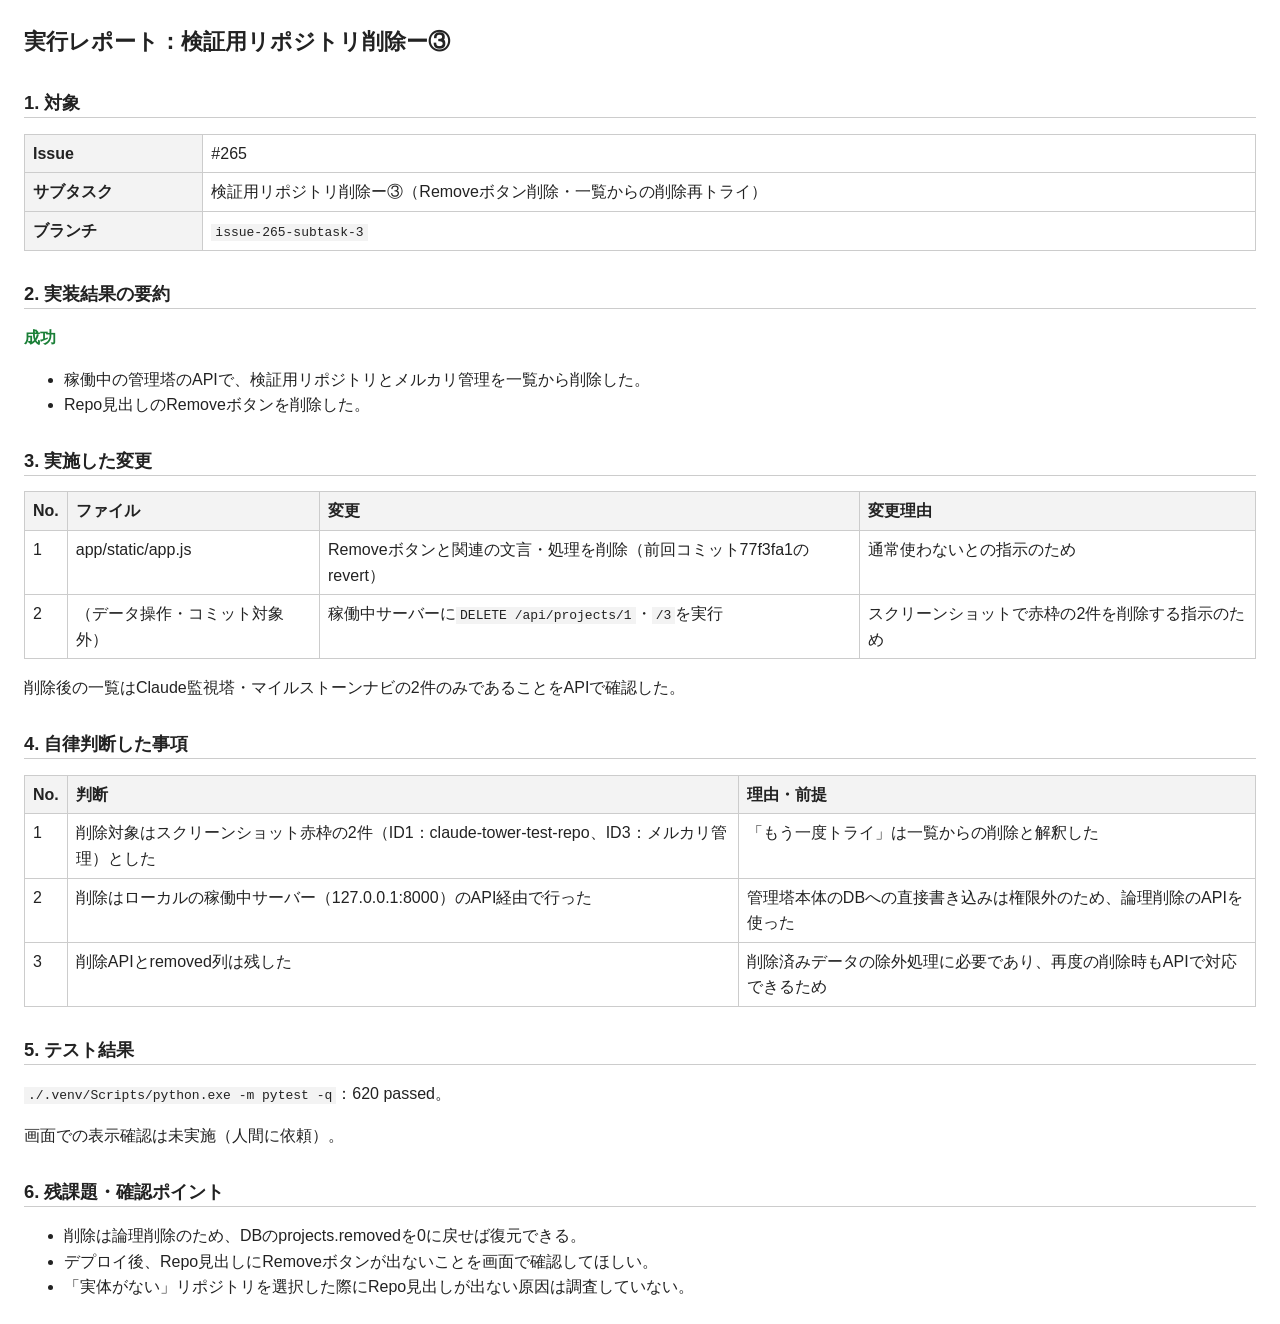
==== .claude-tower/report.html @ 5a83e80a "#265 [レポート] 実行レポートを更新 Removeボタン削除と一覧からの削除結果を記録した。  Co-Authored-By: Claude Opus 5.5 <noreply@anthropi" ====
<!DOCTYPE html>
<html lang="ja">
<head>
<meta charset="utf-8">
<title>実行レポート #265 検証用リポジトリ削除ー③</title>
<style>
body { font-family: sans-serif; margin: 24px; line-height: 1.6; color: #222; }
h1 { font-size: 1.4em; } h2 { font-size: 1.15em; border-bottom: 1px solid #ccc; margin-top: 28px; }
table { border-collapse: collapse; width: 100%; } th, td { border: 1px solid #ccc; padding: 6px 8px; text-align: left; vertical-align: top; }
th { background: #f3f3f3; } .ok { color: #1a7f37; font-weight: bold; }
code { background: #f3f3f3; padding: 1px 4px; }
</style>
</head>
<body>
<h1>実行レポート：検証用リポジトリ削除ー③</h1>

<h2>1. 対象</h2>
<table>
<tr><th>Issue</th><td>#265</td></tr>
<tr><th>サブタスク</th><td>検証用リポジトリ削除ー③（Removeボタン削除・一覧からの削除再トライ）</td></tr>
<tr><th>ブランチ</th><td><code>issue-265-subtask-3</code></td></tr>
</table>

<h2>2. 実装結果の要約</h2>
<p class="ok">成功</p>
<ul>
<li>稼働中の管理塔のAPIで、検証用リポジトリとメルカリ管理を一覧から削除した。</li>
<li>Repo見出しのRemoveボタンを削除した。</li>
</ul>

<h2>3. 実施した変更</h2>
<table>
<tr><th>No.</th><th>ファイル</th><th>変更</th><th>変更理由</th></tr>
<tr><td>1</td><td>app/static/app.js</td><td>Removeボタンと関連の文言・処理を削除（前回コミット77f3fa1のrevert）</td><td>通常使わないとの指示のため</td></tr>
<tr><td>2</td><td>（データ操作・コミット対象外）</td><td>稼働中サーバーに<code>DELETE /api/projects/1</code>・<code>/3</code>を実行</td><td>スクリーンショットで赤枠の2件を削除する指示のため</td></tr>
</table>
<p>削除後の一覧はClaude監視塔・マイルストーンナビの2件のみであることをAPIで確認した。</p>

<h2>4. 自律判断した事項</h2>
<table>
<tr><th>No.</th><th>判断</th><th>理由・前提</th></tr>
<tr><td>1</td><td>削除対象はスクリーンショット赤枠の2件（ID1：claude-tower-test-repo、ID3：メルカリ管理）とした</td><td>「もう一度トライ」は一覧からの削除と解釈した</td></tr>
<tr><td>2</td><td>削除はローカルの稼働中サーバー（127.0.0.1:8000）のAPI経由で行った</td><td>管理塔本体のDBへの直接書き込みは権限外のため、論理削除のAPIを使った</td></tr>
<tr><td>3</td><td>削除APIとremoved列は残した</td><td>削除済みデータの除外処理に必要であり、再度の削除時もAPIで対応できるため</td></tr>
</table>

<h2>5. テスト結果</h2>
<p><code>./.venv/Scripts/python.exe -m pytest -q</code>：620 passed。</p>
<p>画面での表示確認は未実施（人間に依頼）。</p>

<h2>6. 残課題・確認ポイント</h2>
<ul>
<li>削除は論理削除のため、DBのprojects.removedを0に戻せば復元できる。</li>
<li>デプロイ後、Repo見出しにRemoveボタンが出ないことを画面で確認してほしい。</li>
<li>「実体がない」リポジトリを選択した際にRepo見出しが出ない原因は調査していない。</li>
</ul>
</body>
</html>
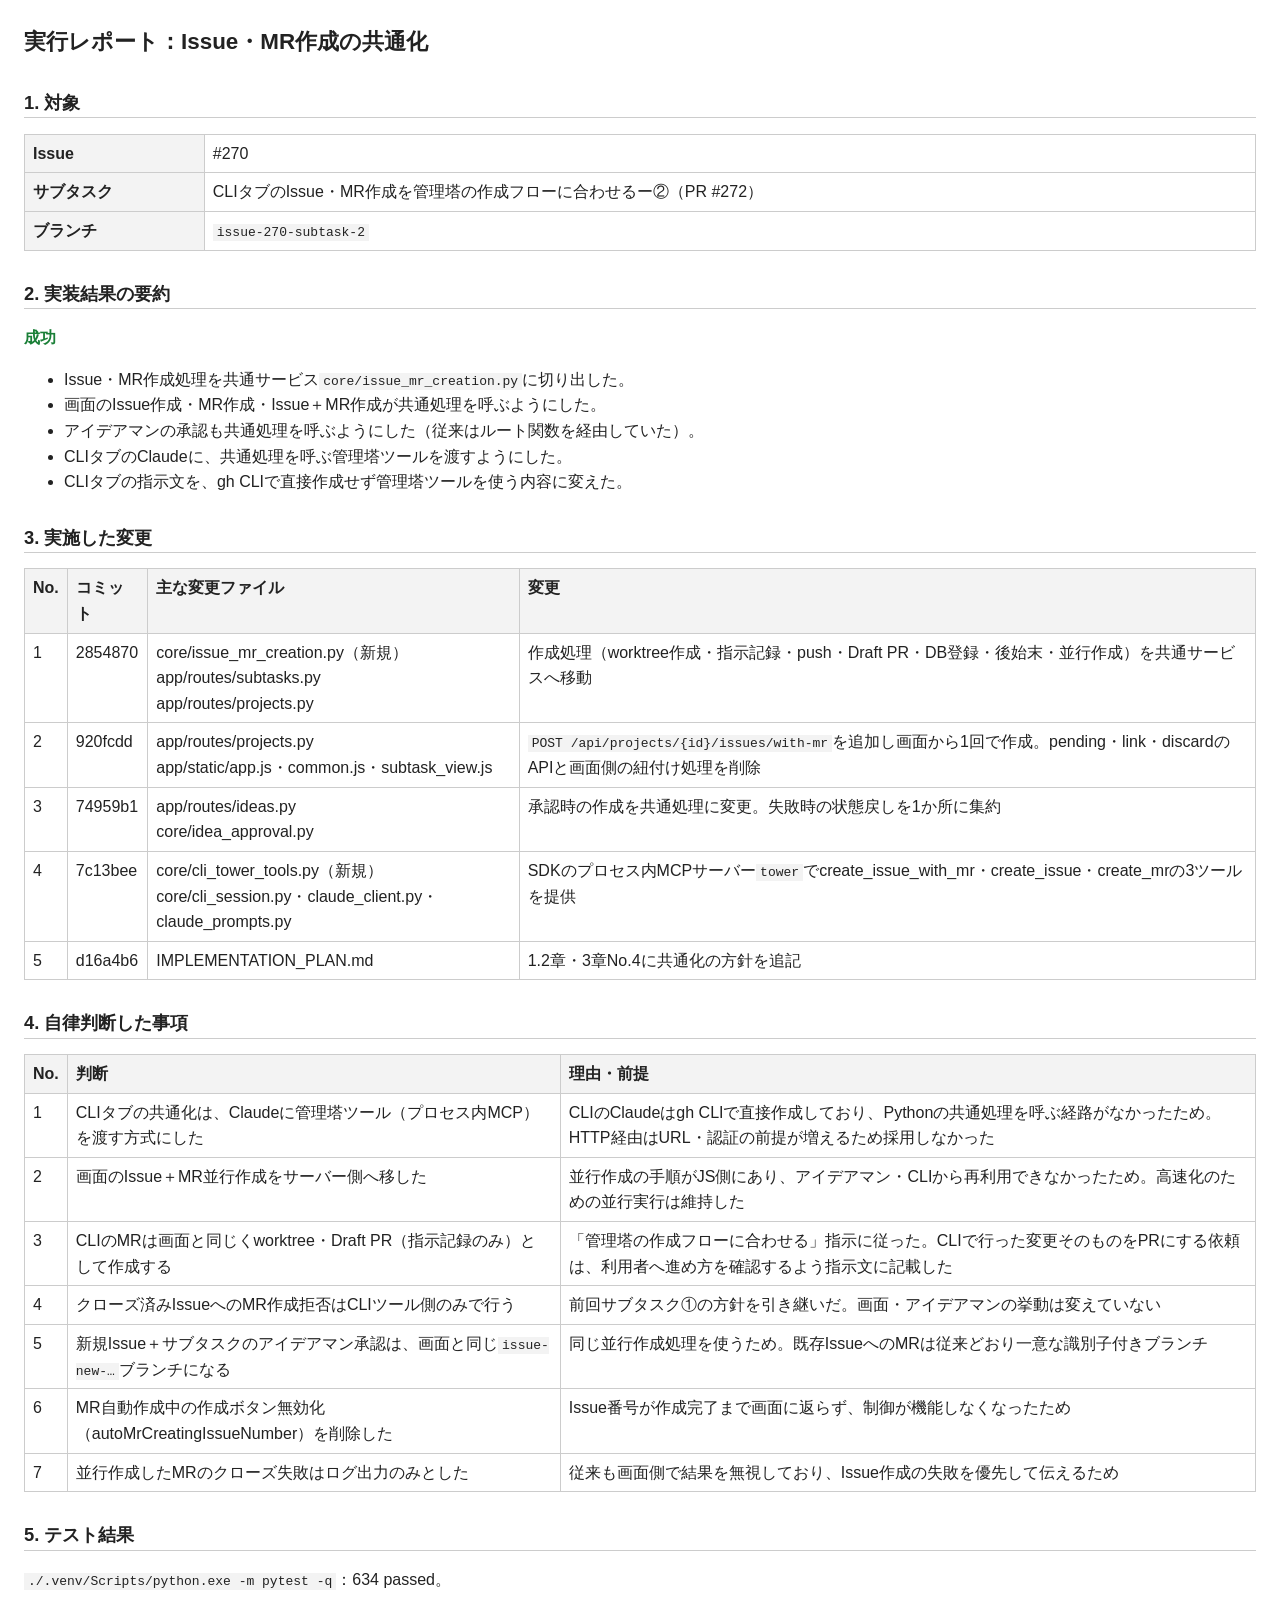
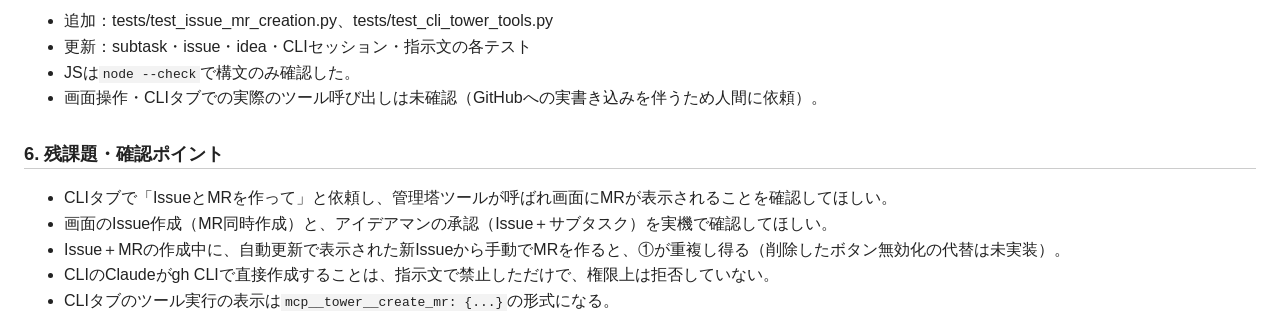
==== commit ecc8bad9: "#270 [レポート] 実行レポートを更新 Issue・MR作成共通化の実行結果を記載した。  Co-Authored-By: Claude Opus 5.5 <noreply@anthropic.c" ====
--- a/.claude-tower/report.html
+++ b/.claude-tower/report.html
@@ -2,7 +2,7 @@
 <html lang="ja">
 <head>
 <meta charset="utf-8">
-<title>実行レポート #265 検証用リポジトリ削除ー③</title>
+<title>実行レポート：#270 Issue・MR作成の共通化ー②</title>
 <style>
 body { font-family: sans-serif; margin: 24px; line-height: 1.6; color: #222; }
 h1 { font-size: 1.4em; } h2 { font-size: 1.15em; border-bottom: 1px solid #ccc; margin-top: 28px; }
@@ -12,47 +12,63 @@
 </style>
 </head>
 <body>
-<h1>実行レポート：検証用リポジトリ削除ー③</h1>
+<h1>実行レポート：Issue・MR作成の共通化</h1>
 
 <h2>1. 対象</h2>
 <table>
-<tr><th>Issue</th><td>#265</td></tr>
-<tr><th>サブタスク</th><td>検証用リポジトリ削除ー③（Removeボタン削除・一覧からの削除再トライ）</td></tr>
-<tr><th>ブランチ</th><td><code>issue-265-subtask-3</code></td></tr>
+<tr><th>Issue</th><td>#270</td></tr>
+<tr><th>サブタスク</th><td>CLIタブのIssue・MR作成を管理塔の作成フローに合わせるー②（PR #272）</td></tr>
+<tr><th>ブランチ</th><td><code>issue-270-subtask-2</code></td></tr>
 </table>
 
 <h2>2. 実装結果の要約</h2>
 <p class="ok">成功</p>
 <ul>
-<li>稼働中の管理塔のAPIで、検証用リポジトリとメルカリ管理を一覧から削除した。</li>
-<li>Repo見出しのRemoveボタンを削除した。</li>
+<li>Issue・MR作成処理を共通サービス<code>core/issue_mr_creation.py</code>に切り出した。</li>
+<li>画面のIssue作成・MR作成・Issue＋MR作成が共通処理を呼ぶようにした。</li>
+<li>アイデアマンの承認も共通処理を呼ぶようにした（従来はルート関数を経由していた）。</li>
+<li>CLIタブのClaudeに、共通処理を呼ぶ管理塔ツールを渡すようにした。</li>
+<li>CLIタブの指示文を、gh CLIで直接作成せず管理塔ツールを使う内容に変えた。</li>
 </ul>
 
 <h2>3. 実施した変更</h2>
 <table>
-<tr><th>No.</th><th>ファイル</th><th>変更</th><th>変更理由</th></tr>
-<tr><td>1</td><td>app/static/app.js</td><td>Removeボタンと関連の文言・処理を削除（前回コミット77f3fa1のrevert）</td><td>通常使わないとの指示のため</td></tr>
-<tr><td>2</td><td>（データ操作・コミット対象外）</td><td>稼働中サーバーに<code>DELETE /api/projects/1</code>・<code>/3</code>を実行</td><td>スクリーンショットで赤枠の2件を削除する指示のため</td></tr>
+<tr><th>No.</th><th>コミット</th><th>主な変更ファイル</th><th>変更</th></tr>
+<tr><td>1</td><td>2854870</td><td>core/issue_mr_creation.py（新規）<br>app/routes/subtasks.py<br>app/routes/projects.py</td><td>作成処理（worktree作成・指示記録・push・Draft PR・DB登録・後始末・並行作成）を共通サービスへ移動</td></tr>
+<tr><td>2</td><td>920fcdd</td><td>app/routes/projects.py<br>app/static/app.js・common.js・subtask_view.js</td><td><code>POST /api/projects/{id}/issues/with-mr</code>を追加し画面から1回で作成。pending・link・discardのAPIと画面側の紐付け処理を削除</td></tr>
+<tr><td>3</td><td>74959b1</td><td>app/routes/ideas.py<br>core/idea_approval.py</td><td>承認時の作成を共通処理に変更。失敗時の状態戻しを1か所に集約</td></tr>
+<tr><td>4</td><td>7c13bee</td><td>core/cli_tower_tools.py（新規）<br>core/cli_session.py・claude_client.py・claude_prompts.py</td><td>SDKのプロセス内MCPサーバー<code>tower</code>でcreate_issue_with_mr・create_issue・create_mrの3ツールを提供</td></tr>
+<tr><td>5</td><td>d16a4b6</td><td>IMPLEMENTATION_PLAN.md</td><td>1.2章・3章No.4に共通化の方針を追記</td></tr>
 </table>
-<p>削除後の一覧はClaude監視塔・マイルストーンナビの2件のみであることをAPIで確認した。</p>
 
 <h2>4. 自律判断した事項</h2>
 <table>
 <tr><th>No.</th><th>判断</th><th>理由・前提</th></tr>
-<tr><td>1</td><td>削除対象はスクリーンショット赤枠の2件（ID1：claude-tower-test-repo、ID3：メルカリ管理）とした</td><td>「もう一度トライ」は一覧からの削除と解釈した</td></tr>
-<tr><td>2</td><td>削除はローカルの稼働中サーバー（127.0.0.1:8000）のAPI経由で行った</td><td>管理塔本体のDBへの直接書き込みは権限外のため、論理削除のAPIを使った</td></tr>
-<tr><td>3</td><td>削除APIとremoved列は残した</td><td>削除済みデータの除外処理に必要であり、再度の削除時もAPIで対応できるため</td></tr>
+<tr><td>1</td><td>CLIタブの共通化は、Claudeに管理塔ツール（プロセス内MCP）を渡す方式にした</td><td>CLIのClaudeはgh CLIで直接作成しており、Pythonの共通処理を呼ぶ経路がなかったため。HTTP経由はURL・認証の前提が増えるため採用しなかった</td></tr>
+<tr><td>2</td><td>画面のIssue＋MR並行作成をサーバー側へ移した</td><td>並行作成の手順がJS側にあり、アイデアマン・CLIから再利用できなかったため。高速化のための並行実行は維持した</td></tr>
+<tr><td>3</td><td>CLIのMRは画面と同じくworktree・Draft PR（指示記録のみ）として作成する</td><td>「管理塔の作成フローに合わせる」指示に従った。CLIで行った変更そのものをPRにする依頼は、利用者へ進め方を確認するよう指示文に記載した</td></tr>
+<tr><td>4</td><td>クローズ済みIssueへのMR作成拒否はCLIツール側のみで行う</td><td>前回サブタスク①の方針を引き継いだ。画面・アイデアマンの挙動は変えていない</td></tr>
+<tr><td>5</td><td>新規Issue＋サブタスクのアイデアマン承認は、画面と同じ<code>issue-new-…</code>ブランチになる</td><td>同じ並行作成処理を使うため。既存IssueへのMRは従来どおり一意な識別子付きブランチ</td></tr>
+<tr><td>6</td><td>MR自動作成中の作成ボタン無効化（autoMrCreatingIssueNumber）を削除した</td><td>Issue番号が作成完了まで画面に返らず、制御が機能しなくなったため</td></tr>
+<tr><td>7</td><td>並行作成したMRのクローズ失敗はログ出力のみとした</td><td>従来も画面側で結果を無視しており、Issue作成の失敗を優先して伝えるため</td></tr>
 </table>
 
 <h2>5. テスト結果</h2>
-<p><code>./.venv/Scripts/python.exe -m pytest -q</code>：620 passed。</p>
-<p>画面での表示確認は未実施（人間に依頼）。</p>
+<p><code>./.venv/Scripts/python.exe -m pytest -q</code>：634 passed。</p>
+<ul>
+<li>追加：tests/test_issue_mr_creation.py、tests/test_cli_tower_tools.py</li>
+<li>更新：subtask・issue・idea・CLIセッション・指示文の各テスト</li>
+<li>JSは<code>node --check</code>で構文のみ確認した。</li>
+<li>画面操作・CLIタブでの実際のツール呼び出しは未確認（GitHubへの実書き込みを伴うため人間に依頼）。</li>
+</ul>
 
 <h2>6. 残課題・確認ポイント</h2>
 <ul>
-<li>削除は論理削除のため、DBのprojects.removedを0に戻せば復元できる。</li>
-<li>デプロイ後、Repo見出しにRemoveボタンが出ないことを画面で確認してほしい。</li>
-<li>「実体がない」リポジトリを選択した際にRepo見出しが出ない原因は調査していない。</li>
+<li>CLIタブで「IssueとMRを作って」と依頼し、管理塔ツールが呼ばれ画面にMRが表示されることを確認してほしい。</li>
+<li>画面のIssue作成（MR同時作成）と、アイデアマンの承認（Issue＋サブタスク）を実機で確認してほしい。</li>
+<li>Issue＋MRの作成中に、自動更新で表示された新Issueから手動でMRを作ると、①が重複し得る（削除したボタン無効化の代替は未実装）。</li>
+<li>CLIのClaudeがgh CLIで直接作成することは、指示文で禁止しただけで、権限上は拒否していない。</li>
+<li>CLIタブのツール実行の表示は<code>mcp__tower__create_mr: {...}</code>の形式になる。</li>
 </ul>
 </body>
 </html>
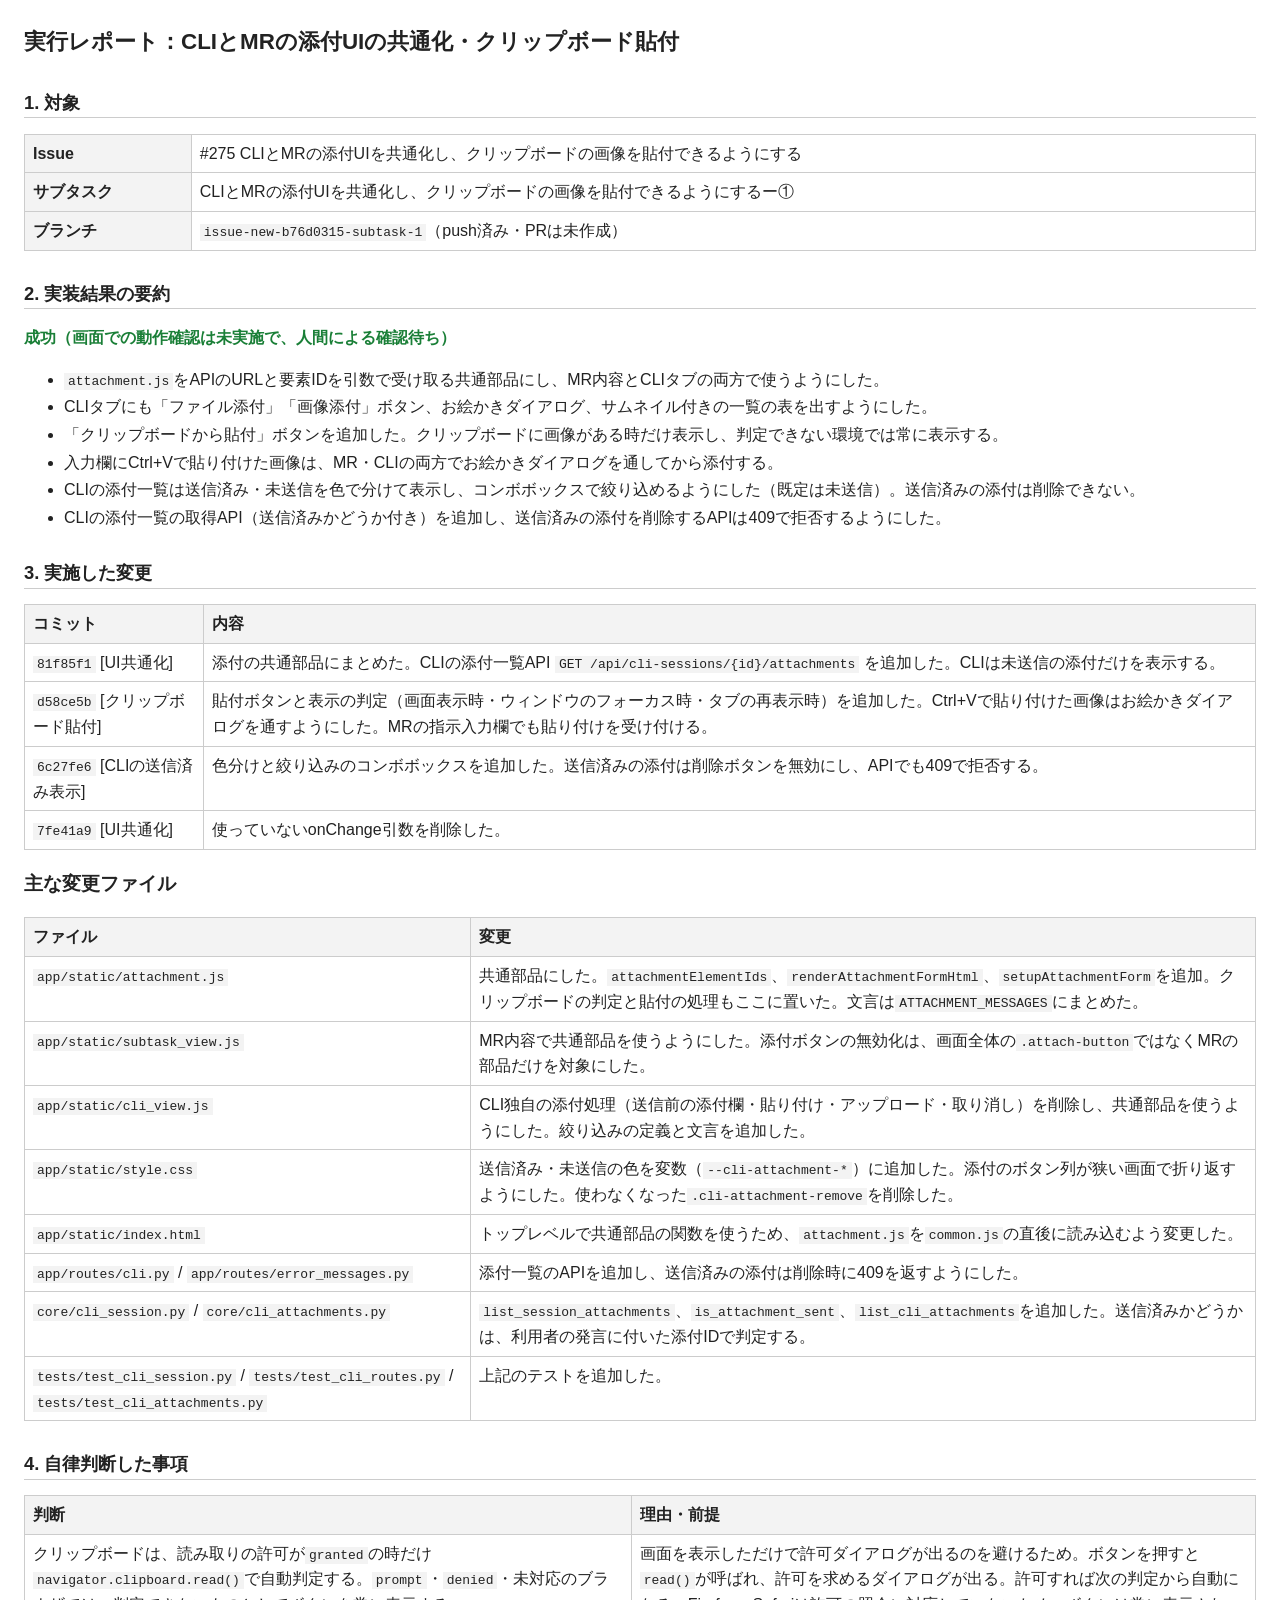
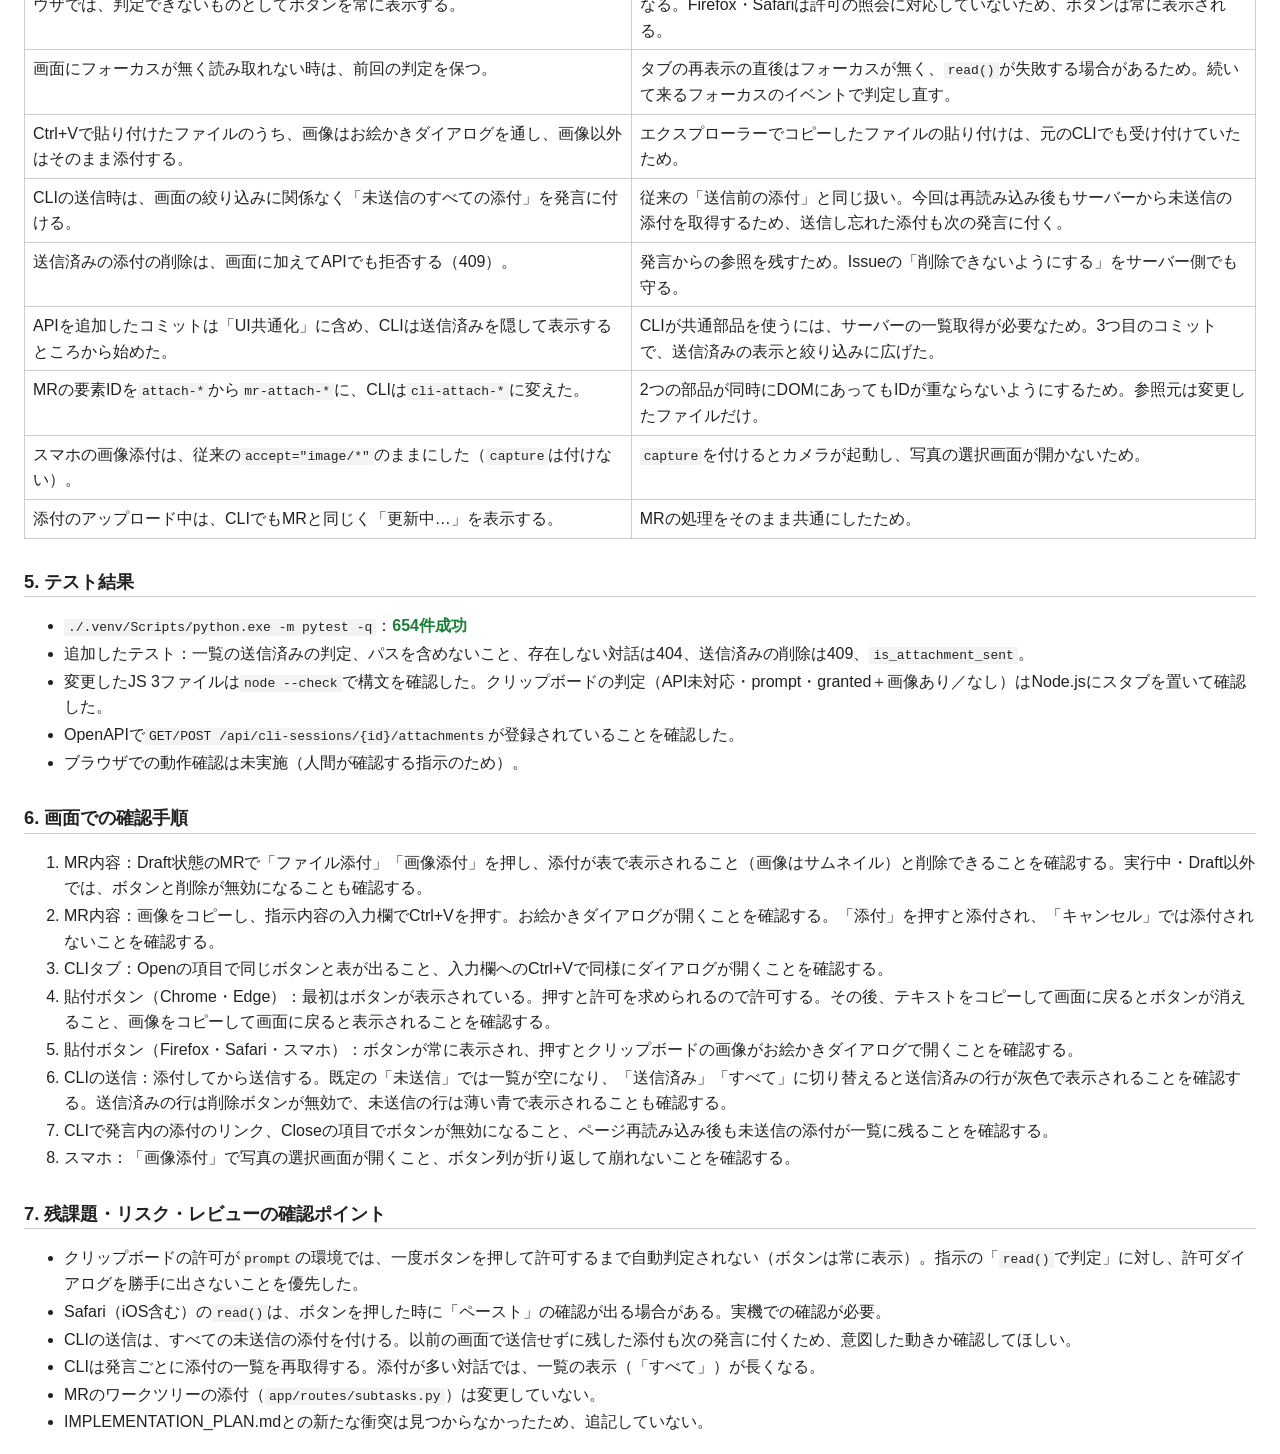
==== commit f64b4945: "#275 [レポート] 実行レポートを更新 添付UIの共通化・クリップボード貼付の実装結果と確認手順を記載した  Co-Authored-By: Claude Opus 5.5 <noreply@an" ====
--- a/.claude-tower/report.html
+++ b/.claude-tower/report.html
@@ -2,73 +2,101 @@
 <html lang="ja">
 <head>
 <meta charset="utf-8">
-<title>実行レポート：#270 Issue・MR作成の共通化ー②</title>
+<title>実行レポート：#275 CLIとMRの添付UIの共通化・クリップボード貼付ー①</title>
 <style>
 body { font-family: sans-serif; margin: 24px; line-height: 1.6; color: #222; }
 h1 { font-size: 1.4em; } h2 { font-size: 1.15em; border-bottom: 1px solid #ccc; margin-top: 28px; }
 table { border-collapse: collapse; width: 100%; } th, td { border: 1px solid #ccc; padding: 6px 8px; text-align: left; vertical-align: top; }
 th { background: #f3f3f3; } .ok { color: #1a7f37; font-weight: bold; }
 code { background: #f3f3f3; padding: 1px 4px; }
+ol li, ul li { margin-bottom: 2px; }
 </style>
 </head>
 <body>
-<h1>実行レポート：Issue・MR作成の共通化</h1>
+<h1>実行レポート：CLIとMRの添付UIの共通化・クリップボード貼付</h1>
 
 <h2>1. 対象</h2>
 <table>
-<tr><th>Issue</th><td>#270</td></tr>
-<tr><th>サブタスク</th><td>CLIタブのIssue・MR作成を管理塔の作成フローに合わせるー②（PR #272）</td></tr>
-<tr><th>ブランチ</th><td><code>issue-270-subtask-2</code></td></tr>
+<tr><th>Issue</th><td>#275 CLIとMRの添付UIを共通化し、クリップボードの画像を貼付できるようにする</td></tr>
+<tr><th>サブタスク</th><td>CLIとMRの添付UIを共通化し、クリップボードの画像を貼付できるようにするー①</td></tr>
+<tr><th>ブランチ</th><td><code>issue-new-b76d0315-subtask-1</code>（push済み・PRは未作成）</td></tr>
 </table>
 
 <h2>2. 実装結果の要約</h2>
-<p class="ok">成功</p>
+<p class="ok">成功（画面での動作確認は未実施で、人間による確認待ち）</p>
 <ul>
-<li>Issue・MR作成処理を共通サービス<code>core/issue_mr_creation.py</code>に切り出した。</li>
-<li>画面のIssue作成・MR作成・Issue＋MR作成が共通処理を呼ぶようにした。</li>
-<li>アイデアマンの承認も共通処理を呼ぶようにした（従来はルート関数を経由していた）。</li>
-<li>CLIタブのClaudeに、共通処理を呼ぶ管理塔ツールを渡すようにした。</li>
-<li>CLIタブの指示文を、gh CLIで直接作成せず管理塔ツールを使う内容に変えた。</li>
+<li><code>attachment.js</code>をAPIのURLと要素IDを引数で受け取る共通部品にし、MR内容とCLIタブの両方で使うようにした。</li>
+<li>CLIタブにも「ファイル添付」「画像添付」ボタン、お絵かきダイアログ、サムネイル付きの一覧の表を出すようにした。</li>
+<li>「クリップボードから貼付」ボタンを追加した。クリップボードに画像がある時だけ表示し、判定できない環境では常に表示する。</li>
+<li>入力欄にCtrl+Vで貼り付けた画像は、MR・CLIの両方でお絵かきダイアログを通してから添付する。</li>
+<li>CLIの添付一覧は送信済み・未送信を色で分けて表示し、コンボボックスで絞り込めるようにした（既定は未送信）。送信済みの添付は削除できない。</li>
+<li>CLIの添付一覧の取得API（送信済みかどうか付き）を追加し、送信済みの添付を削除するAPIは409で拒否するようにした。</li>
 </ul>
 
 <h2>3. 実施した変更</h2>
 <table>
-<tr><th>No.</th><th>コミット</th><th>主な変更ファイル</th><th>変更</th></tr>
-<tr><td>1</td><td>2854870</td><td>core/issue_mr_creation.py（新規）<br>app/routes/subtasks.py<br>app/routes/projects.py</td><td>作成処理（worktree作成・指示記録・push・Draft PR・DB登録・後始末・並行作成）を共通サービスへ移動</td></tr>
-<tr><td>2</td><td>920fcdd</td><td>app/routes/projects.py<br>app/static/app.js・common.js・subtask_view.js</td><td><code>POST /api/projects/{id}/issues/with-mr</code>を追加し画面から1回で作成。pending・link・discardのAPIと画面側の紐付け処理を削除</td></tr>
-<tr><td>3</td><td>74959b1</td><td>app/routes/ideas.py<br>core/idea_approval.py</td><td>承認時の作成を共通処理に変更。失敗時の状態戻しを1か所に集約</td></tr>
-<tr><td>4</td><td>7c13bee</td><td>core/cli_tower_tools.py（新規）<br>core/cli_session.py・claude_client.py・claude_prompts.py</td><td>SDKのプロセス内MCPサーバー<code>tower</code>でcreate_issue_with_mr・create_issue・create_mrの3ツールを提供</td></tr>
-<tr><td>5</td><td>d16a4b6</td><td>IMPLEMENTATION_PLAN.md</td><td>1.2章・3章No.4に共通化の方針を追記</td></tr>
+<tr><th>コミット</th><th>内容</th></tr>
+<tr><td><code>81f85f1</code> [UI共通化]</td><td>添付の共通部品にまとめた。CLIの添付一覧API <code>GET /api/cli-sessions/{id}/attachments</code> を追加した。CLIは未送信の添付だけを表示する。</td></tr>
+<tr><td><code>d58ce5b</code> [クリップボード貼付]</td><td>貼付ボタンと表示の判定（画面表示時・ウィンドウのフォーカス時・タブの再表示時）を追加した。Ctrl+Vで貼り付けた画像はお絵かきダイアログを通すようにした。MRの指示入力欄でも貼り付けを受け付ける。</td></tr>
+<tr><td><code>6c27fe6</code> [CLIの送信済み表示]</td><td>色分けと絞り込みのコンボボックスを追加した。送信済みの添付は削除ボタンを無効にし、APIでも409で拒否する。</td></tr>
+<tr><td><code>7fe41a9</code> [UI共通化]</td><td>使っていないonChange引数を削除した。</td></tr>
+</table>
+<h3>主な変更ファイル</h3>
+<table>
+<tr><th>ファイル</th><th>変更</th></tr>
+<tr><td><code>app/static/attachment.js</code></td><td>共通部品にした。<code>attachmentElementIds</code>、<code>renderAttachmentFormHtml</code>、<code>setupAttachmentForm</code>を追加。クリップボードの判定と貼付の処理もここに置いた。文言は<code>ATTACHMENT_MESSAGES</code>にまとめた。</td></tr>
+<tr><td><code>app/static/subtask_view.js</code></td><td>MR内容で共通部品を使うようにした。添付ボタンの無効化は、画面全体の<code>.attach-button</code>ではなくMRの部品だけを対象にした。</td></tr>
+<tr><td><code>app/static/cli_view.js</code></td><td>CLI独自の添付処理（送信前の添付欄・貼り付け・アップロード・取り消し）を削除し、共通部品を使うようにした。絞り込みの定義と文言を追加した。</td></tr>
+<tr><td><code>app/static/style.css</code></td><td>送信済み・未送信の色を変数（<code>--cli-attachment-*</code>）に追加した。添付のボタン列が狭い画面で折り返すようにした。使わなくなった<code>.cli-attachment-remove</code>を削除した。</td></tr>
+<tr><td><code>app/static/index.html</code></td><td>トップレベルで共通部品の関数を使うため、<code>attachment.js</code>を<code>common.js</code>の直後に読み込むよう変更した。</td></tr>
+<tr><td><code>app/routes/cli.py</code> / <code>app/routes/error_messages.py</code></td><td>添付一覧のAPIを追加し、送信済みの添付は削除時に409を返すようにした。</td></tr>
+<tr><td><code>core/cli_session.py</code> / <code>core/cli_attachments.py</code></td><td><code>list_session_attachments</code>、<code>is_attachment_sent</code>、<code>list_cli_attachments</code>を追加した。送信済みかどうかは、利用者の発言に付いた添付IDで判定する。</td></tr>
+<tr><td><code>tests/test_cli_session.py</code> / <code>tests/test_cli_routes.py</code> / <code>tests/test_cli_attachments.py</code></td><td>上記のテストを追加した。</td></tr>
 </table>
 
 <h2>4. 自律判断した事項</h2>
 <table>
-<tr><th>No.</th><th>判断</th><th>理由・前提</th></tr>
-<tr><td>1</td><td>CLIタブの共通化は、Claudeに管理塔ツール（プロセス内MCP）を渡す方式にした</td><td>CLIのClaudeはgh CLIで直接作成しており、Pythonの共通処理を呼ぶ経路がなかったため。HTTP経由はURL・認証の前提が増えるため採用しなかった</td></tr>
-<tr><td>2</td><td>画面のIssue＋MR並行作成をサーバー側へ移した</td><td>並行作成の手順がJS側にあり、アイデアマン・CLIから再利用できなかったため。高速化のための並行実行は維持した</td></tr>
-<tr><td>3</td><td>CLIのMRは画面と同じくworktree・Draft PR（指示記録のみ）として作成する</td><td>「管理塔の作成フローに合わせる」指示に従った。CLIで行った変更そのものをPRにする依頼は、利用者へ進め方を確認するよう指示文に記載した</td></tr>
-<tr><td>4</td><td>クローズ済みIssueへのMR作成拒否はCLIツール側のみで行う</td><td>前回サブタスク①の方針を引き継いだ。画面・アイデアマンの挙動は変えていない</td></tr>
-<tr><td>5</td><td>新規Issue＋サブタスクのアイデアマン承認は、画面と同じ<code>issue-new-…</code>ブランチになる</td><td>同じ並行作成処理を使うため。既存IssueへのMRは従来どおり一意な識別子付きブランチ</td></tr>
-<tr><td>6</td><td>MR自動作成中の作成ボタン無効化（autoMrCreatingIssueNumber）を削除した</td><td>Issue番号が作成完了まで画面に返らず、制御が機能しなくなったため</td></tr>
-<tr><td>7</td><td>並行作成したMRのクローズ失敗はログ出力のみとした</td><td>従来も画面側で結果を無視しており、Issue作成の失敗を優先して伝えるため</td></tr>
+<tr><th>判断</th><th>理由・前提</th></tr>
+<tr><td>クリップボードは、読み取りの許可が<code>granted</code>の時だけ<code>navigator.clipboard.read()</code>で自動判定する。<code>prompt</code>・<code>denied</code>・未対応のブラウザでは、判定できないものとしてボタンを常に表示する。</td><td>画面を表示しただけで許可ダイアログが出るのを避けるため。ボタンを押すと<code>read()</code>が呼ばれ、許可を求めるダイアログが出る。許可すれば次の判定から自動になる。Firefox・Safariは許可の照会に対応していないため、ボタンは常に表示される。</td></tr>
+<tr><td>画面にフォーカスが無く読み取れない時は、前回の判定を保つ。</td><td>タブの再表示の直後はフォーカスが無く、<code>read()</code>が失敗する場合があるため。続いて来るフォーカスのイベントで判定し直す。</td></tr>
+<tr><td>Ctrl+Vで貼り付けたファイルのうち、画像はお絵かきダイアログを通し、画像以外はそのまま添付する。</td><td>エクスプローラーでコピーしたファイルの貼り付けは、元のCLIでも受け付けていたため。</td></tr>
+<tr><td>CLIの送信時は、画面の絞り込みに関係なく「未送信のすべての添付」を発言に付ける。</td><td>従来の「送信前の添付」と同じ扱い。今回は再読み込み後もサーバーから未送信の添付を取得するため、送信し忘れた添付も次の発言に付く。</td></tr>
+<tr><td>送信済みの添付の削除は、画面に加えてAPIでも拒否する（409）。</td><td>発言からの参照を残すため。Issueの「削除できないようにする」をサーバー側でも守る。</td></tr>
+<tr><td>APIを追加したコミットは「UI共通化」に含め、CLIは送信済みを隠して表示するところから始めた。</td><td>CLIが共通部品を使うには、サーバーの一覧取得が必要なため。3つ目のコミットで、送信済みの表示と絞り込みに広げた。</td></tr>
+<tr><td>MRの要素IDを<code>attach-*</code>から<code>mr-attach-*</code>に、CLIは<code>cli-attach-*</code>に変えた。</td><td>2つの部品が同時にDOMにあってもIDが重ならないようにするため。参照元は変更したファイルだけ。</td></tr>
+<tr><td>スマホの画像添付は、従来の<code>accept="image/*"</code>のままにした（<code>capture</code>は付けない）。</td><td><code>capture</code>を付けるとカメラが起動し、写真の選択画面が開かないため。</td></tr>
+<tr><td>添付のアップロード中は、CLIでもMRと同じく「更新中…」を表示する。</td><td>MRの処理をそのまま共通にしたため。</td></tr>
 </table>
 
 <h2>5. テスト結果</h2>
-<p><code>./.venv/Scripts/python.exe -m pytest -q</code>：634 passed。</p>
 <ul>
-<li>追加：tests/test_issue_mr_creation.py、tests/test_cli_tower_tools.py</li>
-<li>更新：subtask・issue・idea・CLIセッション・指示文の各テスト</li>
-<li>JSは<code>node --check</code>で構文のみ確認した。</li>
-<li>画面操作・CLIタブでの実際のツール呼び出しは未確認（GitHubへの実書き込みを伴うため人間に依頼）。</li>
+<li><code>./.venv/Scripts/python.exe -m pytest -q</code>：<span class="ok">654件成功</span></li>
+<li>追加したテスト：一覧の送信済みの判定、パスを含めないこと、存在しない対話は404、送信済みの削除は409、<code>is_attachment_sent</code>。</li>
+<li>変更したJS 3ファイルは<code>node --check</code>で構文を確認した。クリップボードの判定（API未対応・prompt・granted＋画像あり／なし）はNode.jsにスタブを置いて確認した。</li>
+<li>OpenAPIで<code>GET/POST /api/cli-sessions/{id}/attachments</code>が登録されていることを確認した。</li>
+<li>ブラウザでの動作確認は未実施（人間が確認する指示のため）。</li>
 </ul>
 
-<h2>6. 残課題・確認ポイント</h2>
+<h2>6. 画面での確認手順</h2>
+<ol>
+<li>MR内容：Draft状態のMRで「ファイル添付」「画像添付」を押し、添付が表で表示されること（画像はサムネイル）と削除できることを確認する。実行中・Draft以外では、ボタンと削除が無効になることも確認する。</li>
+<li>MR内容：画像をコピーし、指示内容の入力欄でCtrl+Vを押す。お絵かきダイアログが開くことを確認する。「添付」を押すと添付され、「キャンセル」では添付されないことを確認する。</li>
+<li>CLIタブ：Openの項目で同じボタンと表が出ること、入力欄へのCtrl+Vで同様にダイアログが開くことを確認する。</li>
+<li>貼付ボタン（Chrome・Edge）：最初はボタンが表示されている。押すと許可を求められるので許可する。その後、テキストをコピーして画面に戻るとボタンが消えること、画像をコピーして画面に戻ると表示されることを確認する。</li>
+<li>貼付ボタン（Firefox・Safari・スマホ）：ボタンが常に表示され、押すとクリップボードの画像がお絵かきダイアログで開くことを確認する。</li>
+<li>CLIの送信：添付してから送信する。既定の「未送信」では一覧が空になり、「送信済み」「すべて」に切り替えると送信済みの行が灰色で表示されることを確認する。送信済みの行は削除ボタンが無効で、未送信の行は薄い青で表示されることも確認する。</li>
+<li>CLIで発言内の添付のリンク、Closeの項目でボタンが無効になること、ページ再読み込み後も未送信の添付が一覧に残ることを確認する。</li>
+<li>スマホ：「画像添付」で写真の選択画面が開くこと、ボタン列が折り返して崩れないことを確認する。</li>
+</ol>
+
+<h2>7. 残課題・リスク・レビューの確認ポイント</h2>
 <ul>
-<li>CLIタブで「IssueとMRを作って」と依頼し、管理塔ツールが呼ばれ画面にMRが表示されることを確認してほしい。</li>
-<li>画面のIssue作成（MR同時作成）と、アイデアマンの承認（Issue＋サブタスク）を実機で確認してほしい。</li>
-<li>Issue＋MRの作成中に、自動更新で表示された新Issueから手動でMRを作ると、①が重複し得る（削除したボタン無効化の代替は未実装）。</li>
-<li>CLIのClaudeがgh CLIで直接作成することは、指示文で禁止しただけで、権限上は拒否していない。</li>
-<li>CLIタブのツール実行の表示は<code>mcp__tower__create_mr: {...}</code>の形式になる。</li>
+<li>クリップボードの許可が<code>prompt</code>の環境では、一度ボタンを押して許可するまで自動判定されない（ボタンは常に表示）。指示の「<code>read()</code>で判定」に対し、許可ダイアログを勝手に出さないことを優先した。</li>
+<li>Safari（iOS含む）の<code>read()</code>は、ボタンを押した時に「ペースト」の確認が出る場合がある。実機での確認が必要。</li>
+<li>CLIの送信は、すべての未送信の添付を付ける。以前の画面で送信せずに残した添付も次の発言に付くため、意図した動きか確認してほしい。</li>
+<li>CLIは発言ごとに添付の一覧を再取得する。添付が多い対話では、一覧の表示（「すべて」）が長くなる。</li>
+<li>MRのワークツリーの添付（<code>app/routes/subtasks.py</code>）は変更していない。</li>
+<li>IMPLEMENTATION_PLAN.mdとの新たな衝突は見つからなかったため、追記していない。</li>
 </ul>
 </body>
 </html>
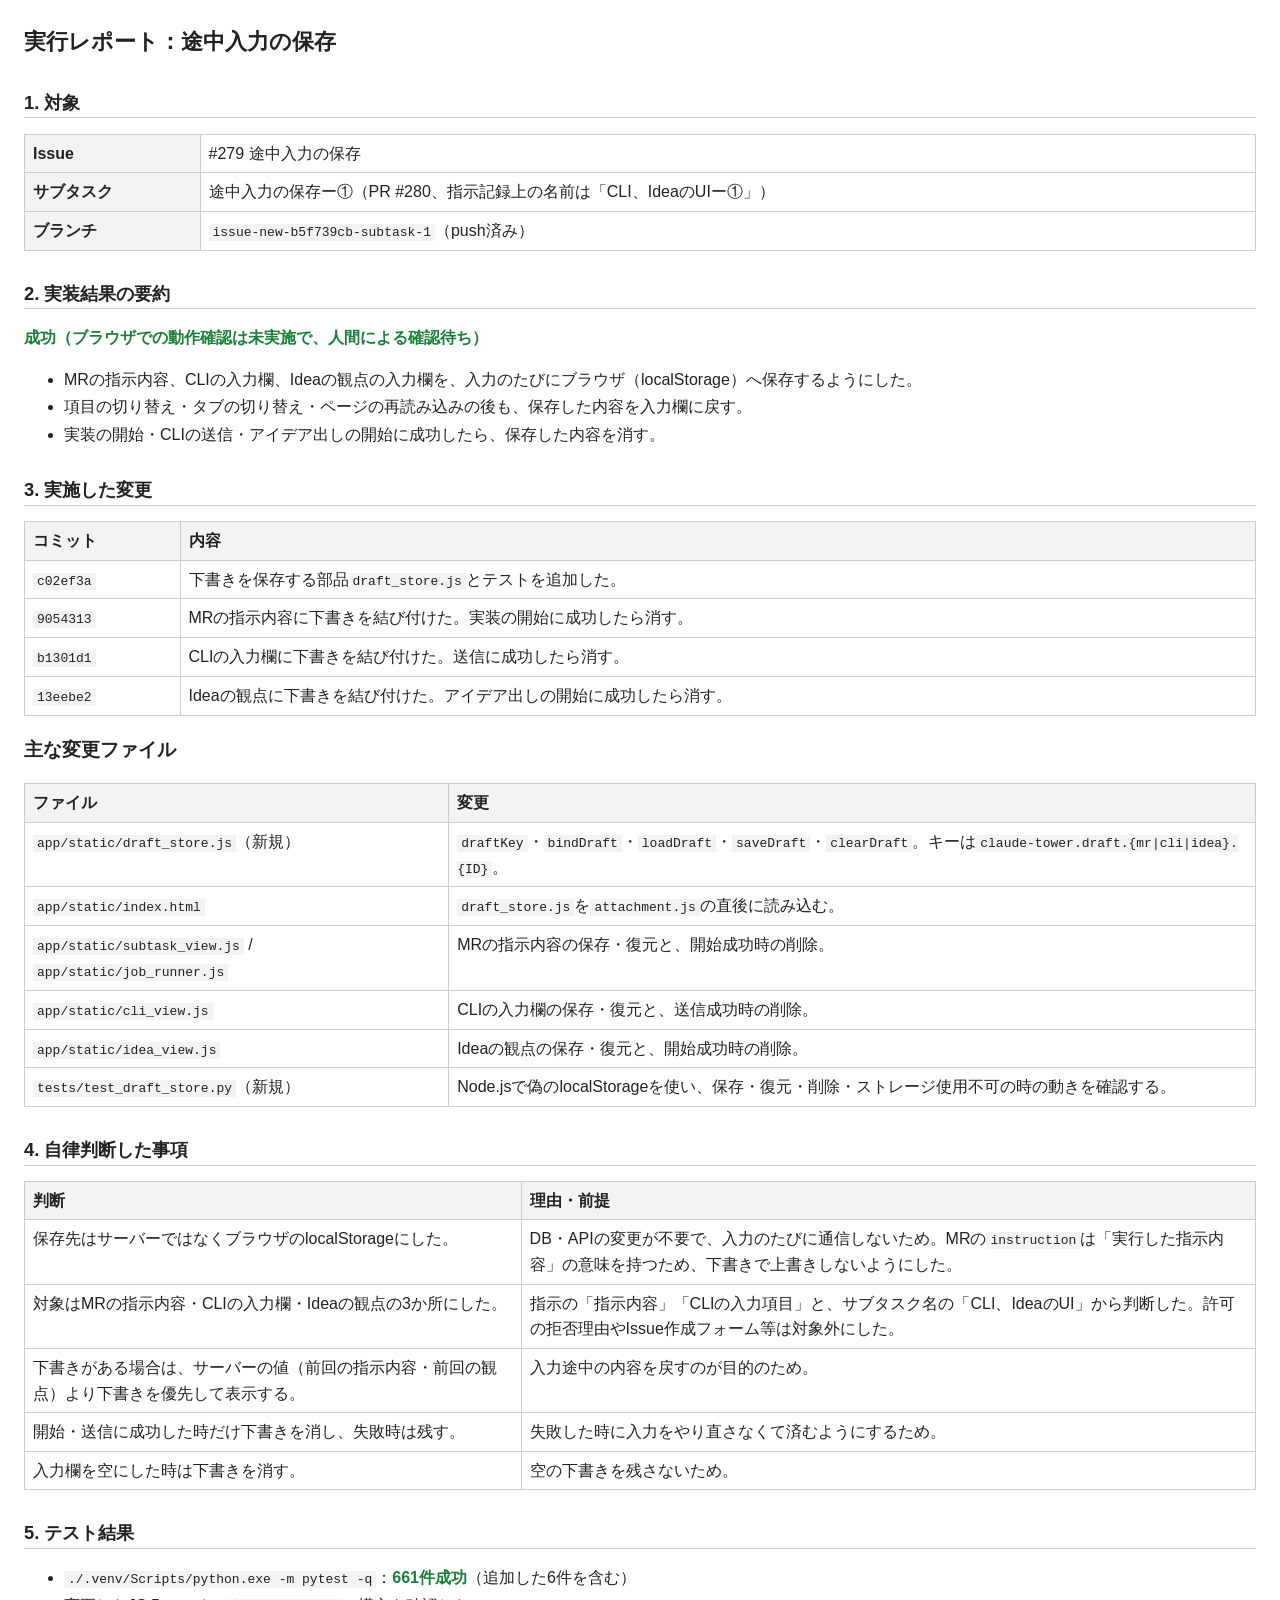
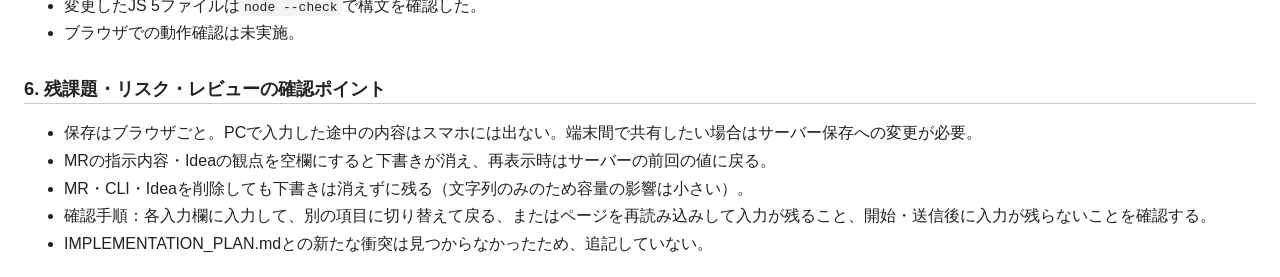
==== commit de2adf3d: "#279 [途中入力の保存] 実行レポートを更新 Co-Authored-By: Claude Opus 5.5 <noreply@anthropic.com>" ====
--- a/.claude-tower/report.html
+++ b/.claude-tower/report.html
@@ -2,7 +2,7 @@
 <html lang="ja">
 <head>
 <meta charset="utf-8">
-<title>実行レポート：#275 CLIとMRの添付UIの共通化・クリップボード貼付ー①</title>
+<title>実行レポート：#279 途中入力の保存ー①</title>
 <style>
 body { font-family: sans-serif; margin: 24px; line-height: 1.6; color: #222; }
 h1 { font-size: 1.4em; } h2 { font-size: 1.15em; border-bottom: 1px solid #ccc; margin-top: 28px; }
@@ -13,89 +13,65 @@
 </style>
 </head>
 <body>
-<h1>実行レポート：CLIとMRの添付UIの共通化・クリップボード貼付</h1>
+<h1>実行レポート：途中入力の保存</h1>
 
 <h2>1. 対象</h2>
 <table>
-<tr><th>Issue</th><td>#275 CLIとMRの添付UIを共通化し、クリップボードの画像を貼付できるようにする</td></tr>
-<tr><th>サブタスク</th><td>CLIとMRの添付UIを共通化し、クリップボードの画像を貼付できるようにするー①</td></tr>
-<tr><th>ブランチ</th><td><code>issue-new-b76d0315-subtask-1</code>（push済み・PRは未作成）</td></tr>
+<tr><th>Issue</th><td>#279 途中入力の保存</td></tr>
+<tr><th>サブタスク</th><td>途中入力の保存ー①（PR #280、指示記録上の名前は「CLI、IdeaのUIー①」）</td></tr>
+<tr><th>ブランチ</th><td><code>issue-new-b5f739cb-subtask-1</code>（push済み）</td></tr>
 </table>
 
 <h2>2. 実装結果の要約</h2>
-<p class="ok">成功（画面での動作確認は未実施で、人間による確認待ち）</p>
+<p class="ok">成功（ブラウザでの動作確認は未実施で、人間による確認待ち）</p>
 <ul>
-<li><code>attachment.js</code>をAPIのURLと要素IDを引数で受け取る共通部品にし、MR内容とCLIタブの両方で使うようにした。</li>
-<li>CLIタブにも「ファイル添付」「画像添付」ボタン、お絵かきダイアログ、サムネイル付きの一覧の表を出すようにした。</li>
-<li>「クリップボードから貼付」ボタンを追加した。クリップボードに画像がある時だけ表示し、判定できない環境では常に表示する。</li>
-<li>入力欄にCtrl+Vで貼り付けた画像は、MR・CLIの両方でお絵かきダイアログを通してから添付する。</li>
-<li>CLIの添付一覧は送信済み・未送信を色で分けて表示し、コンボボックスで絞り込めるようにした（既定は未送信）。送信済みの添付は削除できない。</li>
-<li>CLIの添付一覧の取得API（送信済みかどうか付き）を追加し、送信済みの添付を削除するAPIは409で拒否するようにした。</li>
+<li>MRの指示内容、CLIの入力欄、Ideaの観点の入力欄を、入力のたびにブラウザ（localStorage）へ保存するようにした。</li>
+<li>項目の切り替え・タブの切り替え・ページの再読み込みの後も、保存した内容を入力欄に戻す。</li>
+<li>実装の開始・CLIの送信・アイデア出しの開始に成功したら、保存した内容を消す。</li>
 </ul>
 
 <h2>3. 実施した変更</h2>
 <table>
 <tr><th>コミット</th><th>内容</th></tr>
-<tr><td><code>81f85f1</code> [UI共通化]</td><td>添付の共通部品にまとめた。CLIの添付一覧API <code>GET /api/cli-sessions/{id}/attachments</code> を追加した。CLIは未送信の添付だけを表示する。</td></tr>
-<tr><td><code>d58ce5b</code> [クリップボード貼付]</td><td>貼付ボタンと表示の判定（画面表示時・ウィンドウのフォーカス時・タブの再表示時）を追加した。Ctrl+Vで貼り付けた画像はお絵かきダイアログを通すようにした。MRの指示入力欄でも貼り付けを受け付ける。</td></tr>
-<tr><td><code>6c27fe6</code> [CLIの送信済み表示]</td><td>色分けと絞り込みのコンボボックスを追加した。送信済みの添付は削除ボタンを無効にし、APIでも409で拒否する。</td></tr>
-<tr><td><code>7fe41a9</code> [UI共通化]</td><td>使っていないonChange引数を削除した。</td></tr>
+<tr><td><code>c02ef3a</code></td><td>下書きを保存する部品<code>draft_store.js</code>とテストを追加した。</td></tr>
+<tr><td><code>9054313</code></td><td>MRの指示内容に下書きを結び付けた。実装の開始に成功したら消す。</td></tr>
+<tr><td><code>b1301d1</code></td><td>CLIの入力欄に下書きを結び付けた。送信に成功したら消す。</td></tr>
+<tr><td><code>13eebe2</code></td><td>Ideaの観点に下書きを結び付けた。アイデア出しの開始に成功したら消す。</td></tr>
 </table>
 <h3>主な変更ファイル</h3>
 <table>
 <tr><th>ファイル</th><th>変更</th></tr>
-<tr><td><code>app/static/attachment.js</code></td><td>共通部品にした。<code>attachmentElementIds</code>、<code>renderAttachmentFormHtml</code>、<code>setupAttachmentForm</code>を追加。クリップボードの判定と貼付の処理もここに置いた。文言は<code>ATTACHMENT_MESSAGES</code>にまとめた。</td></tr>
-<tr><td><code>app/static/subtask_view.js</code></td><td>MR内容で共通部品を使うようにした。添付ボタンの無効化は、画面全体の<code>.attach-button</code>ではなくMRの部品だけを対象にした。</td></tr>
-<tr><td><code>app/static/cli_view.js</code></td><td>CLI独自の添付処理（送信前の添付欄・貼り付け・アップロード・取り消し）を削除し、共通部品を使うようにした。絞り込みの定義と文言を追加した。</td></tr>
-<tr><td><code>app/static/style.css</code></td><td>送信済み・未送信の色を変数（<code>--cli-attachment-*</code>）に追加した。添付のボタン列が狭い画面で折り返すようにした。使わなくなった<code>.cli-attachment-remove</code>を削除した。</td></tr>
-<tr><td><code>app/static/index.html</code></td><td>トップレベルで共通部品の関数を使うため、<code>attachment.js</code>を<code>common.js</code>の直後に読み込むよう変更した。</td></tr>
-<tr><td><code>app/routes/cli.py</code> / <code>app/routes/error_messages.py</code></td><td>添付一覧のAPIを追加し、送信済みの添付は削除時に409を返すようにした。</td></tr>
-<tr><td><code>core/cli_session.py</code> / <code>core/cli_attachments.py</code></td><td><code>list_session_attachments</code>、<code>is_attachment_sent</code>、<code>list_cli_attachments</code>を追加した。送信済みかどうかは、利用者の発言に付いた添付IDで判定する。</td></tr>
-<tr><td><code>tests/test_cli_session.py</code> / <code>tests/test_cli_routes.py</code> / <code>tests/test_cli_attachments.py</code></td><td>上記のテストを追加した。</td></tr>
+<tr><td><code>app/static/draft_store.js</code>（新規）</td><td><code>draftKey</code>・<code>bindDraft</code>・<code>loadDraft</code>・<code>saveDraft</code>・<code>clearDraft</code>。キーは<code>claude-tower.draft.{mr|cli|idea}.{ID}</code>。</td></tr>
+<tr><td><code>app/static/index.html</code></td><td><code>draft_store.js</code>を<code>attachment.js</code>の直後に読み込む。</td></tr>
+<tr><td><code>app/static/subtask_view.js</code> / <code>app/static/job_runner.js</code></td><td>MRの指示内容の保存・復元と、開始成功時の削除。</td></tr>
+<tr><td><code>app/static/cli_view.js</code></td><td>CLIの入力欄の保存・復元と、送信成功時の削除。</td></tr>
+<tr><td><code>app/static/idea_view.js</code></td><td>Ideaの観点の保存・復元と、開始成功時の削除。</td></tr>
+<tr><td><code>tests/test_draft_store.py</code>（新規）</td><td>Node.jsで偽のlocalStorageを使い、保存・復元・削除・ストレージ使用不可の時の動きを確認する。</td></tr>
 </table>
 
 <h2>4. 自律判断した事項</h2>
 <table>
 <tr><th>判断</th><th>理由・前提</th></tr>
-<tr><td>クリップボードは、読み取りの許可が<code>granted</code>の時だけ<code>navigator.clipboard.read()</code>で自動判定する。<code>prompt</code>・<code>denied</code>・未対応のブラウザでは、判定できないものとしてボタンを常に表示する。</td><td>画面を表示しただけで許可ダイアログが出るのを避けるため。ボタンを押すと<code>read()</code>が呼ばれ、許可を求めるダイアログが出る。許可すれば次の判定から自動になる。Firefox・Safariは許可の照会に対応していないため、ボタンは常に表示される。</td></tr>
-<tr><td>画面にフォーカスが無く読み取れない時は、前回の判定を保つ。</td><td>タブの再表示の直後はフォーカスが無く、<code>read()</code>が失敗する場合があるため。続いて来るフォーカスのイベントで判定し直す。</td></tr>
-<tr><td>Ctrl+Vで貼り付けたファイルのうち、画像はお絵かきダイアログを通し、画像以外はそのまま添付する。</td><td>エクスプローラーでコピーしたファイルの貼り付けは、元のCLIでも受け付けていたため。</td></tr>
-<tr><td>CLIの送信時は、画面の絞り込みに関係なく「未送信のすべての添付」を発言に付ける。</td><td>従来の「送信前の添付」と同じ扱い。今回は再読み込み後もサーバーから未送信の添付を取得するため、送信し忘れた添付も次の発言に付く。</td></tr>
-<tr><td>送信済みの添付の削除は、画面に加えてAPIでも拒否する（409）。</td><td>発言からの参照を残すため。Issueの「削除できないようにする」をサーバー側でも守る。</td></tr>
-<tr><td>APIを追加したコミットは「UI共通化」に含め、CLIは送信済みを隠して表示するところから始めた。</td><td>CLIが共通部品を使うには、サーバーの一覧取得が必要なため。3つ目のコミットで、送信済みの表示と絞り込みに広げた。</td></tr>
-<tr><td>MRの要素IDを<code>attach-*</code>から<code>mr-attach-*</code>に、CLIは<code>cli-attach-*</code>に変えた。</td><td>2つの部品が同時にDOMにあってもIDが重ならないようにするため。参照元は変更したファイルだけ。</td></tr>
-<tr><td>スマホの画像添付は、従来の<code>accept="image/*"</code>のままにした（<code>capture</code>は付けない）。</td><td><code>capture</code>を付けるとカメラが起動し、写真の選択画面が開かないため。</td></tr>
-<tr><td>添付のアップロード中は、CLIでもMRと同じく「更新中…」を表示する。</td><td>MRの処理をそのまま共通にしたため。</td></tr>
+<tr><td>保存先はサーバーではなくブラウザのlocalStorageにした。</td><td>DB・APIの変更が不要で、入力のたびに通信しないため。MRの<code>instruction</code>は「実行した指示内容」の意味を持つため、下書きで上書きしないようにした。</td></tr>
+<tr><td>対象はMRの指示内容・CLIの入力欄・Ideaの観点の3か所にした。</td><td>指示の「指示内容」「CLIの入力項目」と、サブタスク名の「CLI、IdeaのUI」から判断した。許可の拒否理由やIssue作成フォーム等は対象外にした。</td></tr>
+<tr><td>下書きがある場合は、サーバーの値（前回の指示内容・前回の観点）より下書きを優先して表示する。</td><td>入力途中の内容を戻すのが目的のため。</td></tr>
+<tr><td>開始・送信に成功した時だけ下書きを消し、失敗時は残す。</td><td>失敗した時に入力をやり直さなくて済むようにするため。</td></tr>
+<tr><td>入力欄を空にした時は下書きを消す。</td><td>空の下書きを残さないため。</td></tr>
 </table>
 
 <h2>5. テスト結果</h2>
 <ul>
-<li><code>./.venv/Scripts/python.exe -m pytest -q</code>：<span class="ok">654件成功</span></li>
-<li>追加したテスト：一覧の送信済みの判定、パスを含めないこと、存在しない対話は404、送信済みの削除は409、<code>is_attachment_sent</code>。</li>
-<li>変更したJS 3ファイルは<code>node --check</code>で構文を確認した。クリップボードの判定（API未対応・prompt・granted＋画像あり／なし）はNode.jsにスタブを置いて確認した。</li>
-<li>OpenAPIで<code>GET/POST /api/cli-sessions/{id}/attachments</code>が登録されていることを確認した。</li>
-<li>ブラウザでの動作確認は未実施（人間が確認する指示のため）。</li>
+<li><code>./.venv/Scripts/python.exe -m pytest -q</code>：<span class="ok">661件成功</span>（追加した6件を含む）</li>
+<li>変更したJS 5ファイルは<code>node --check</code>で構文を確認した。</li>
+<li>ブラウザでの動作確認は未実施。</li>
 </ul>
 
-<h2>6. 画面での確認手順</h2>
-<ol>
-<li>MR内容：Draft状態のMRで「ファイル添付」「画像添付」を押し、添付が表で表示されること（画像はサムネイル）と削除できることを確認する。実行中・Draft以外では、ボタンと削除が無効になることも確認する。</li>
-<li>MR内容：画像をコピーし、指示内容の入力欄でCtrl+Vを押す。お絵かきダイアログが開くことを確認する。「添付」を押すと添付され、「キャンセル」では添付されないことを確認する。</li>
-<li>CLIタブ：Openの項目で同じボタンと表が出ること、入力欄へのCtrl+Vで同様にダイアログが開くことを確認する。</li>
-<li>貼付ボタン（Chrome・Edge）：最初はボタンが表示されている。押すと許可を求められるので許可する。その後、テキストをコピーして画面に戻るとボタンが消えること、画像をコピーして画面に戻ると表示されることを確認する。</li>
-<li>貼付ボタン（Firefox・Safari・スマホ）：ボタンが常に表示され、押すとクリップボードの画像がお絵かきダイアログで開くことを確認する。</li>
-<li>CLIの送信：添付してから送信する。既定の「未送信」では一覧が空になり、「送信済み」「すべて」に切り替えると送信済みの行が灰色で表示されることを確認する。送信済みの行は削除ボタンが無効で、未送信の行は薄い青で表示されることも確認する。</li>
-<li>CLIで発言内の添付のリンク、Closeの項目でボタンが無効になること、ページ再読み込み後も未送信の添付が一覧に残ることを確認する。</li>
-<li>スマホ：「画像添付」で写真の選択画面が開くこと、ボタン列が折り返して崩れないことを確認する。</li>
-</ol>
-
-<h2>7. 残課題・リスク・レビューの確認ポイント</h2>
+<h2>6. 残課題・リスク・レビューの確認ポイント</h2>
 <ul>
-<li>クリップボードの許可が<code>prompt</code>の環境では、一度ボタンを押して許可するまで自動判定されない（ボタンは常に表示）。指示の「<code>read()</code>で判定」に対し、許可ダイアログを勝手に出さないことを優先した。</li>
-<li>Safari（iOS含む）の<code>read()</code>は、ボタンを押した時に「ペースト」の確認が出る場合がある。実機での確認が必要。</li>
-<li>CLIの送信は、すべての未送信の添付を付ける。以前の画面で送信せずに残した添付も次の発言に付くため、意図した動きか確認してほしい。</li>
-<li>CLIは発言ごとに添付の一覧を再取得する。添付が多い対話では、一覧の表示（「すべて」）が長くなる。</li>
-<li>MRのワークツリーの添付（<code>app/routes/subtasks.py</code>）は変更していない。</li>
+<li>保存はブラウザごと。PCで入力した途中の内容はスマホには出ない。端末間で共有したい場合はサーバー保存への変更が必要。</li>
+<li>MRの指示内容・Ideaの観点を空欄にすると下書きが消え、再表示時はサーバーの前回の値に戻る。</li>
+<li>MR・CLI・Ideaを削除しても下書きは消えずに残る（文字列のみのため容量の影響は小さい）。</li>
+<li>確認手順：各入力欄に入力して、別の項目に切り替えて戻る、またはページを再読み込みして入力が残ること、開始・送信後に入力が残らないことを確認する。</li>
 <li>IMPLEMENTATION_PLAN.mdとの新たな衝突は見つからなかったため、追記していない。</li>
 </ul>
 </body>
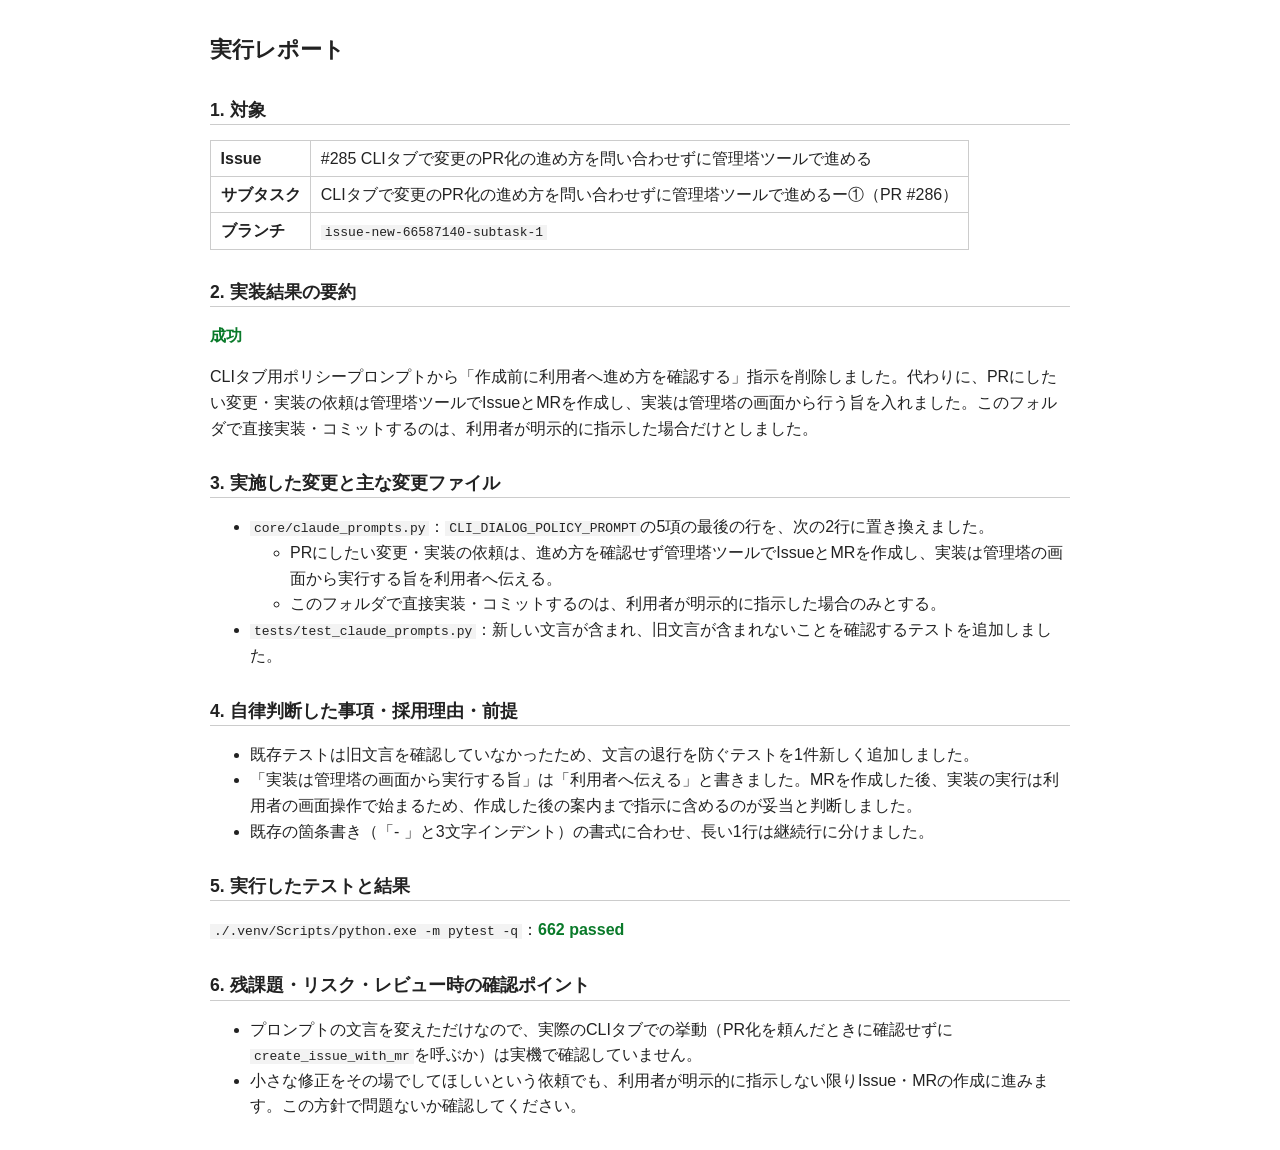
==== commit dac4459b: "#285 [PR化の進め方] 実行レポートを更新 Co-Authored-By: Claude Opus 5.5 <noreply@anthropic.com>" ====
--- a/.claude-tower/report.html
+++ b/.claude-tower/report.html
@@ -2,77 +2,52 @@
 <html lang="ja">
 <head>
 <meta charset="utf-8">
-<title>実行レポート：#279 途中入力の保存ー①</title>
+<title>実行レポート #285 サブタスク①</title>
 <style>
-body { font-family: sans-serif; margin: 24px; line-height: 1.6; color: #222; }
-h1 { font-size: 1.4em; } h2 { font-size: 1.15em; border-bottom: 1px solid #ccc; margin-top: 28px; }
-table { border-collapse: collapse; width: 100%; } th, td { border: 1px solid #ccc; padding: 6px 8px; text-align: left; vertical-align: top; }
-th { background: #f3f3f3; } .ok { color: #1a7f37; font-weight: bold; }
-code { background: #f3f3f3; padding: 1px 4px; }
-ol li, ul li { margin-bottom: 2px; }
+body{font-family:sans-serif;max-width:860px;margin:2em auto;line-height:1.6;color:#222}
+h1{font-size:1.4em}h2{font-size:1.1em;border-bottom:1px solid #ccc;margin-top:1.6em}
+code{background:#f3f3f3;padding:0 .3em}.ok{color:#0a7a2a;font-weight:bold}
+table{border-collapse:collapse}td,th{border:1px solid #ccc;padding:.3em .6em;text-align:left}
 </style>
 </head>
 <body>
-<h1>実行レポート：途中入力の保存</h1>
+<h1>実行レポート</h1>
 
 <h2>1. 対象</h2>
 <table>
-<tr><th>Issue</th><td>#279 途中入力の保存</td></tr>
-<tr><th>サブタスク</th><td>途中入力の保存ー①（PR #280、指示記録上の名前は「CLI、IdeaのUIー①」）</td></tr>
-<tr><th>ブランチ</th><td><code>issue-new-b5f739cb-subtask-1</code>（push済み）</td></tr>
+<tr><th>Issue</th><td>#285 CLIタブで変更のPR化の進め方を問い合わせずに管理塔ツールで進める</td></tr>
+<tr><th>サブタスク</th><td>CLIタブで変更のPR化の進め方を問い合わせずに管理塔ツールで進めるー①（PR #286）</td></tr>
+<tr><th>ブランチ</th><td><code>issue-new-66587140-subtask-1</code></td></tr>
 </table>
 
 <h2>2. 実装結果の要約</h2>
-<p class="ok">成功（ブラウザでの動作確認は未実施で、人間による確認待ち）</p>
+<p class="ok">成功</p>
+<p>CLIタブ用ポリシープロンプトから「作成前に利用者へ進め方を確認する」指示を削除しました。代わりに、PRにしたい変更・実装の依頼は管理塔ツールでIssueとMRを作成し、実装は管理塔の画面から行う旨を入れました。このフォルダで直接実装・コミットするのは、利用者が明示的に指示した場合だけとしました。</p>
+
+<h2>3. 実施した変更と主な変更ファイル</h2>
 <ul>
-<li>MRの指示内容、CLIの入力欄、Ideaの観点の入力欄を、入力のたびにブラウザ（localStorage）へ保存するようにした。</li>
-<li>項目の切り替え・タブの切り替え・ページの再読み込みの後も、保存した内容を入力欄に戻す。</li>
-<li>実装の開始・CLIの送信・アイデア出しの開始に成功したら、保存した内容を消す。</li>
+<li><code>core/claude_prompts.py</code>：<code>CLI_DIALOG_POLICY_PROMPT</code>の5項の最後の行を、次の2行に置き換えました。
+<ul>
+<li>PRにしたい変更・実装の依頼は、進め方を確認せず管理塔ツールでIssueとMRを作成し、実装は管理塔の画面から実行する旨を利用者へ伝える。</li>
+<li>このフォルダで直接実装・コミットするのは、利用者が明示的に指示した場合のみとする。</li>
+</ul></li>
+<li><code>tests/test_claude_prompts.py</code>：新しい文言が含まれ、旧文言が含まれないことを確認するテストを追加しました。</li>
 </ul>
 
-<h2>3. 実施した変更</h2>
-<table>
-<tr><th>コミット</th><th>内容</th></tr>
-<tr><td><code>c02ef3a</code></td><td>下書きを保存する部品<code>draft_store.js</code>とテストを追加した。</td></tr>
-<tr><td><code>9054313</code></td><td>MRの指示内容に下書きを結び付けた。実装の開始に成功したら消す。</td></tr>
-<tr><td><code>b1301d1</code></td><td>CLIの入力欄に下書きを結び付けた。送信に成功したら消す。</td></tr>
-<tr><td><code>13eebe2</code></td><td>Ideaの観点に下書きを結び付けた。アイデア出しの開始に成功したら消す。</td></tr>
-</table>
-<h3>主な変更ファイル</h3>
-<table>
-<tr><th>ファイル</th><th>変更</th></tr>
-<tr><td><code>app/static/draft_store.js</code>（新規）</td><td><code>draftKey</code>・<code>bindDraft</code>・<code>loadDraft</code>・<code>saveDraft</code>・<code>clearDraft</code>。キーは<code>claude-tower.draft.{mr|cli|idea}.{ID}</code>。</td></tr>
-<tr><td><code>app/static/index.html</code></td><td><code>draft_store.js</code>を<code>attachment.js</code>の直後に読み込む。</td></tr>
-<tr><td><code>app/static/subtask_view.js</code> / <code>app/static/job_runner.js</code></td><td>MRの指示内容の保存・復元と、開始成功時の削除。</td></tr>
-<tr><td><code>app/static/cli_view.js</code></td><td>CLIの入力欄の保存・復元と、送信成功時の削除。</td></tr>
-<tr><td><code>app/static/idea_view.js</code></td><td>Ideaの観点の保存・復元と、開始成功時の削除。</td></tr>
-<tr><td><code>tests/test_draft_store.py</code>（新規）</td><td>Node.jsで偽のlocalStorageを使い、保存・復元・削除・ストレージ使用不可の時の動きを確認する。</td></tr>
-</table>
-
-<h2>4. 自律判断した事項</h2>
-<table>
-<tr><th>判断</th><th>理由・前提</th></tr>
-<tr><td>保存先はサーバーではなくブラウザのlocalStorageにした。</td><td>DB・APIの変更が不要で、入力のたびに通信しないため。MRの<code>instruction</code>は「実行した指示内容」の意味を持つため、下書きで上書きしないようにした。</td></tr>
-<tr><td>対象はMRの指示内容・CLIの入力欄・Ideaの観点の3か所にした。</td><td>指示の「指示内容」「CLIの入力項目」と、サブタスク名の「CLI、IdeaのUI」から判断した。許可の拒否理由やIssue作成フォーム等は対象外にした。</td></tr>
-<tr><td>下書きがある場合は、サーバーの値（前回の指示内容・前回の観点）より下書きを優先して表示する。</td><td>入力途中の内容を戻すのが目的のため。</td></tr>
-<tr><td>開始・送信に成功した時だけ下書きを消し、失敗時は残す。</td><td>失敗した時に入力をやり直さなくて済むようにするため。</td></tr>
-<tr><td>入力欄を空にした時は下書きを消す。</td><td>空の下書きを残さないため。</td></tr>
-</table>
-
-<h2>5. テスト結果</h2>
+<h2>4. 自律判断した事項・採用理由・前提</h2>
 <ul>
-<li><code>./.venv/Scripts/python.exe -m pytest -q</code>：<span class="ok">661件成功</span>（追加した6件を含む）</li>
-<li>変更したJS 5ファイルは<code>node --check</code>で構文を確認した。</li>
-<li>ブラウザでの動作確認は未実施。</li>
+<li>既存テストは旧文言を確認していなかったため、文言の退行を防ぐテストを1件新しく追加しました。</li>
+<li>「実装は管理塔の画面から実行する旨」は「利用者へ伝える」と書きました。MRを作成した後、実装の実行は利用者の画面操作で始まるため、作成した後の案内まで指示に含めるのが妥当と判断しました。</li>
+<li>既存の箇条書き（「- 」と3文字インデント）の書式に合わせ、長い1行は継続行に分けました。</li>
 </ul>
 
-<h2>6. 残課題・リスク・レビューの確認ポイント</h2>
+<h2>5. 実行したテストと結果</h2>
+<p><code>./.venv/Scripts/python.exe -m pytest -q</code>：<span class="ok">662 passed</span></p>
+
+<h2>6. 残課題・リスク・レビュー時の確認ポイント</h2>
 <ul>
-<li>保存はブラウザごと。PCで入力した途中の内容はスマホには出ない。端末間で共有したい場合はサーバー保存への変更が必要。</li>
-<li>MRの指示内容・Ideaの観点を空欄にすると下書きが消え、再表示時はサーバーの前回の値に戻る。</li>
-<li>MR・CLI・Ideaを削除しても下書きは消えずに残る（文字列のみのため容量の影響は小さい）。</li>
-<li>確認手順：各入力欄に入力して、別の項目に切り替えて戻る、またはページを再読み込みして入力が残ること、開始・送信後に入力が残らないことを確認する。</li>
-<li>IMPLEMENTATION_PLAN.mdとの新たな衝突は見つからなかったため、追記していない。</li>
+<li>プロンプトの文言を変えただけなので、実際のCLIタブでの挙動（PR化を頼んだときに確認せずに<code>create_issue_with_mr</code>を呼ぶか）は実機で確認していません。</li>
+<li>小さな修正をその場でしてほしいという依頼でも、利用者が明示的に指示しない限りIssue・MRの作成に進みます。この方針で問題ないか確認してください。</li>
 </ul>
 </body>
 </html>
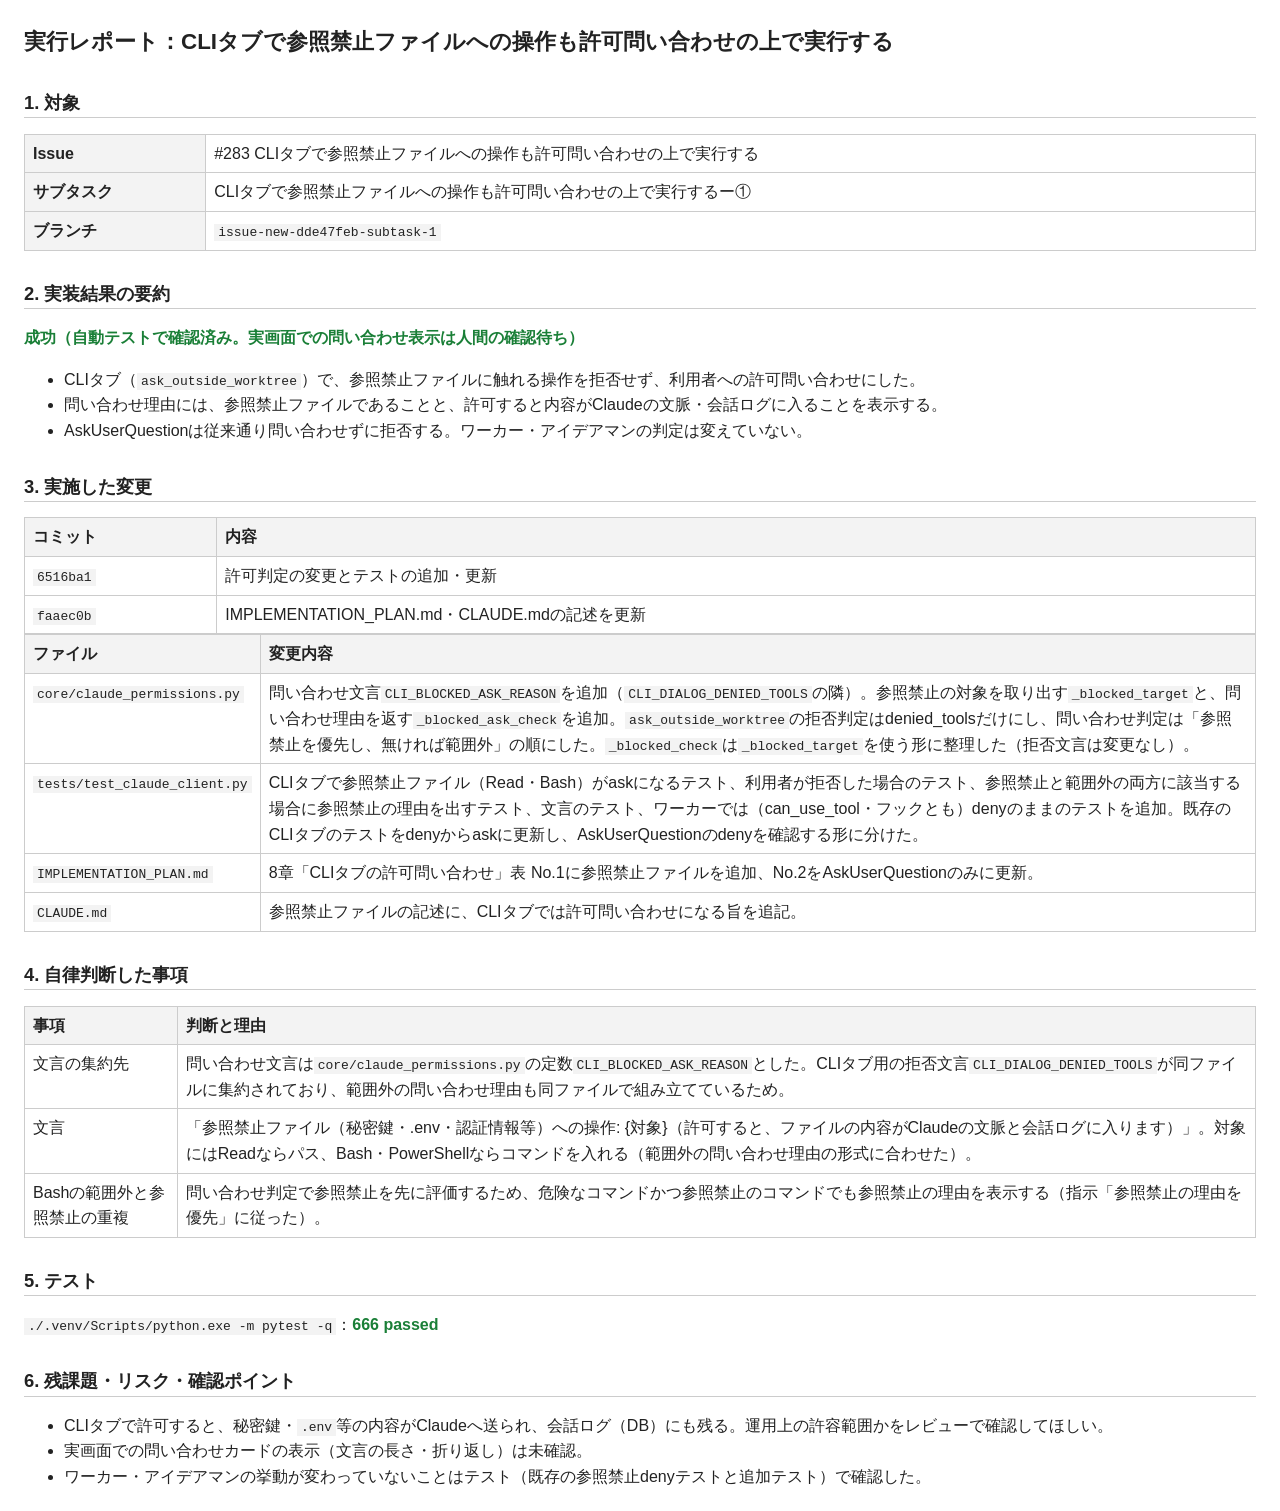
==== commit dbabed71: "#283 [参照禁止の問い合わせ] 実行レポートを更新 Co-Authored-By: Claude Opus 5.5 <noreply@anthropic.com>" ====
--- a/.claude-tower/report.html
+++ b/.claude-tower/report.html
@@ -2,52 +2,63 @@
 <html lang="ja">
 <head>
 <meta charset="utf-8">
-<title>実行レポート #285 サブタスク①</title>
+<title>実行レポート：#283 CLIタブで参照禁止ファイルへの操作も許可問い合わせの上で実行するー①</title>
 <style>
-body{font-family:sans-serif;max-width:860px;margin:2em auto;line-height:1.6;color:#222}
-h1{font-size:1.4em}h2{font-size:1.1em;border-bottom:1px solid #ccc;margin-top:1.6em}
-code{background:#f3f3f3;padding:0 .3em}.ok{color:#0a7a2a;font-weight:bold}
-table{border-collapse:collapse}td,th{border:1px solid #ccc;padding:.3em .6em;text-align:left}
+body { font-family: sans-serif; margin: 24px; line-height: 1.6; color: #222; }
+h1 { font-size: 1.4em; } h2 { font-size: 1.15em; border-bottom: 1px solid #ccc; margin-top: 28px; }
+table { border-collapse: collapse; width: 100%; } th, td { border: 1px solid #ccc; padding: 6px 8px; text-align: left; vertical-align: top; }
+th { background: #f3f3f3; } .ok { color: #1a7f37; font-weight: bold; }
+code { background: #f3f3f3; padding: 1px 4px; }
 </style>
 </head>
 <body>
-<h1>実行レポート</h1>
+<h1>実行レポート：CLIタブで参照禁止ファイルへの操作も許可問い合わせの上で実行する</h1>
 
 <h2>1. 対象</h2>
 <table>
-<tr><th>Issue</th><td>#285 CLIタブで変更のPR化の進め方を問い合わせずに管理塔ツールで進める</td></tr>
-<tr><th>サブタスク</th><td>CLIタブで変更のPR化の進め方を問い合わせずに管理塔ツールで進めるー①（PR #286）</td></tr>
-<tr><th>ブランチ</th><td><code>issue-new-66587140-subtask-1</code></td></tr>
+<tr><th>Issue</th><td>#283 CLIタブで参照禁止ファイルへの操作も許可問い合わせの上で実行する</td></tr>
+<tr><th>サブタスク</th><td>CLIタブで参照禁止ファイルへの操作も許可問い合わせの上で実行するー①</td></tr>
+<tr><th>ブランチ</th><td><code>issue-new-dde47feb-subtask-1</code></td></tr>
 </table>
 
 <h2>2. 実装結果の要約</h2>
-<p class="ok">成功</p>
-<p>CLIタブ用ポリシープロンプトから「作成前に利用者へ進め方を確認する」指示を削除しました。代わりに、PRにしたい変更・実装の依頼は管理塔ツールでIssueとMRを作成し、実装は管理塔の画面から行う旨を入れました。このフォルダで直接実装・コミットするのは、利用者が明示的に指示した場合だけとしました。</p>
-
-<h2>3. 実施した変更と主な変更ファイル</h2>
+<p class="ok">成功（自動テストで確認済み。実画面での問い合わせ表示は人間の確認待ち）</p>
 <ul>
-<li><code>core/claude_prompts.py</code>：<code>CLI_DIALOG_POLICY_PROMPT</code>の5項の最後の行を、次の2行に置き換えました。
-<ul>
-<li>PRにしたい変更・実装の依頼は、進め方を確認せず管理塔ツールでIssueとMRを作成し、実装は管理塔の画面から実行する旨を利用者へ伝える。</li>
-<li>このフォルダで直接実装・コミットするのは、利用者が明示的に指示した場合のみとする。</li>
-</ul></li>
-<li><code>tests/test_claude_prompts.py</code>：新しい文言が含まれ、旧文言が含まれないことを確認するテストを追加しました。</li>
+<li>CLIタブ（<code>ask_outside_worktree</code>）で、参照禁止ファイルに触れる操作を拒否せず、利用者への許可問い合わせにした。</li>
+<li>問い合わせ理由には、参照禁止ファイルであることと、許可すると内容がClaudeの文脈・会話ログに入ることを表示する。</li>
+<li>AskUserQuestionは従来通り問い合わせずに拒否する。ワーカー・アイデアマンの判定は変えていない。</li>
 </ul>
 
-<h2>4. 自律判断した事項・採用理由・前提</h2>
+<h2>3. 実施した変更</h2>
+<table>
+<tr><th>コミット</th><th>内容</th></tr>
+<tr><td><code>6516ba1</code></td><td>許可判定の変更とテストの追加・更新</td></tr>
+<tr><td><code>faaec0b</code></td><td>IMPLEMENTATION_PLAN.md・CLAUDE.mdの記述を更新</td></tr>
+</table>
+<table>
+<tr><th>ファイル</th><th>変更内容</th></tr>
+<tr><td><code>core/claude_permissions.py</code></td><td>問い合わせ文言<code>CLI_BLOCKED_ASK_REASON</code>を追加（<code>CLI_DIALOG_DENIED_TOOLS</code>の隣）。参照禁止の対象を取り出す<code>_blocked_target</code>と、問い合わせ理由を返す<code>_blocked_ask_check</code>を追加。<code>ask_outside_worktree</code>の拒否判定はdenied_toolsだけにし、問い合わせ判定は「参照禁止を優先し、無ければ範囲外」の順にした。<code>_blocked_check</code>は<code>_blocked_target</code>を使う形に整理した（拒否文言は変更なし）。</td></tr>
+<tr><td><code>tests/test_claude_client.py</code></td><td>CLIタブで参照禁止ファイル（Read・Bash）がaskになるテスト、利用者が拒否した場合のテスト、参照禁止と範囲外の両方に該当する場合に参照禁止の理由を出すテスト、文言のテスト、ワーカーでは（can_use_tool・フックとも）denyのままのテストを追加。既存のCLIタブのテストをdenyからaskに更新し、AskUserQuestionのdenyを確認する形に分けた。</td></tr>
+<tr><td><code>IMPLEMENTATION_PLAN.md</code></td><td>8章「CLIタブの許可問い合わせ」表 No.1に参照禁止ファイルを追加、No.2をAskUserQuestionのみに更新。</td></tr>
+<tr><td><code>CLAUDE.md</code></td><td>参照禁止ファイルの記述に、CLIタブでは許可問い合わせになる旨を追記。</td></tr>
+</table>
+
+<h2>4. 自律判断した事項</h2>
+<table>
+<tr><th>事項</th><th>判断と理由</th></tr>
+<tr><td>文言の集約先</td><td>問い合わせ文言は<code>core/claude_permissions.py</code>の定数<code>CLI_BLOCKED_ASK_REASON</code>とした。CLIタブ用の拒否文言<code>CLI_DIALOG_DENIED_TOOLS</code>が同ファイルに集約されており、範囲外の問い合わせ理由も同ファイルで組み立てているため。</td></tr>
+<tr><td>文言</td><td>「参照禁止ファイル（秘密鍵・.env・認証情報等）への操作: {対象}（許可すると、ファイルの内容がClaudeの文脈と会話ログに入ります）」。対象にはReadならパス、Bash・PowerShellならコマンドを入れる（範囲外の問い合わせ理由の形式に合わせた）。</td></tr>
+<tr><td>Bashの範囲外と参照禁止の重複</td><td>問い合わせ判定で参照禁止を先に評価するため、危険なコマンドかつ参照禁止のコマンドでも参照禁止の理由を表示する（指示「参照禁止の理由を優先」に従った）。</td></tr>
+</table>
+
+<h2>5. テスト</h2>
+<p><code>./.venv/Scripts/python.exe -m pytest -q</code>：<span class="ok">666 passed</span></p>
+
+<h2>6. 残課題・リスク・確認ポイント</h2>
 <ul>
-<li>既存テストは旧文言を確認していなかったため、文言の退行を防ぐテストを1件新しく追加しました。</li>
-<li>「実装は管理塔の画面から実行する旨」は「利用者へ伝える」と書きました。MRを作成した後、実装の実行は利用者の画面操作で始まるため、作成した後の案内まで指示に含めるのが妥当と判断しました。</li>
-<li>既存の箇条書き（「- 」と3文字インデント）の書式に合わせ、長い1行は継続行に分けました。</li>
-</ul>
-
-<h2>5. 実行したテストと結果</h2>
-<p><code>./.venv/Scripts/python.exe -m pytest -q</code>：<span class="ok">662 passed</span></p>
-
-<h2>6. 残課題・リスク・レビュー時の確認ポイント</h2>
-<ul>
-<li>プロンプトの文言を変えただけなので、実際のCLIタブでの挙動（PR化を頼んだときに確認せずに<code>create_issue_with_mr</code>を呼ぶか）は実機で確認していません。</li>
-<li>小さな修正をその場でしてほしいという依頼でも、利用者が明示的に指示しない限りIssue・MRの作成に進みます。この方針で問題ないか確認してください。</li>
+<li>CLIタブで許可すると、秘密鍵・<code>.env</code>等の内容がClaudeへ送られ、会話ログ（DB）にも残る。運用上の許容範囲かをレビューで確認してほしい。</li>
+<li>実画面での問い合わせカードの表示（文言の長さ・折り返し）は未確認。</li>
+<li>ワーカー・アイデアマンの挙動が変わっていないことはテスト（既存の参照禁止denyテストと追加テスト）で確認した。</li>
 </ul>
 </body>
 </html>
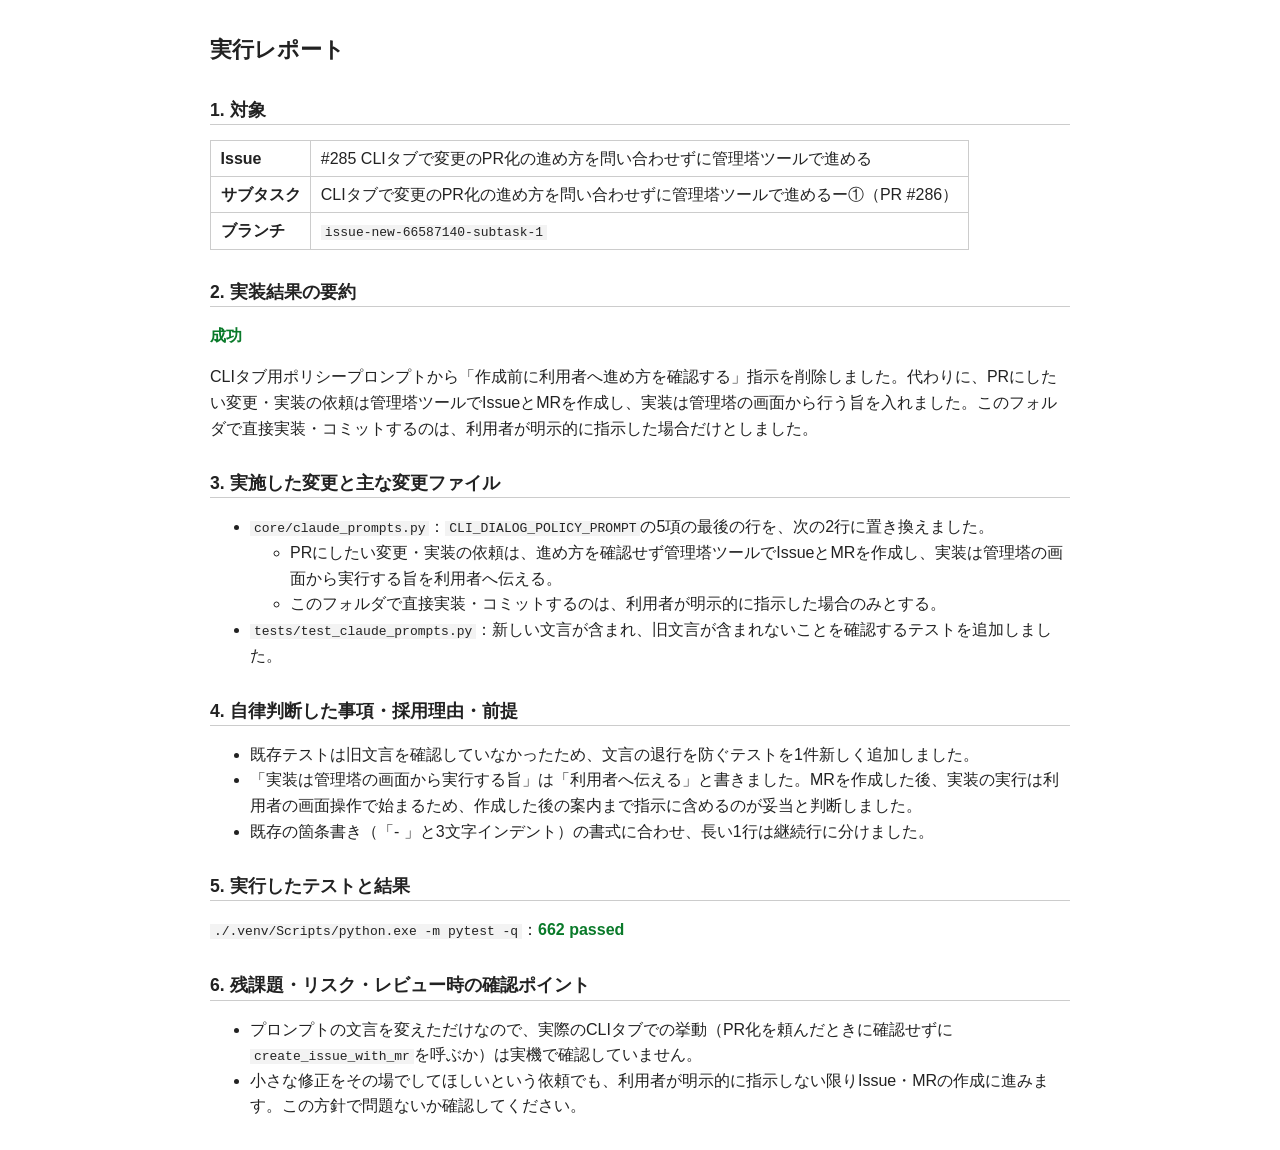
==== commit 4e9a0a79: "Merge pull request #286 from yamazawa/issue-new-66587140-subtask-1 CLIタブで変更のPR化の進め方を問い合わせずに管理塔ツールで進め" ====
--- a/.claude-tower/report.html
+++ b/.claude-tower/report.html
@@ -2,63 +2,52 @@
 <html lang="ja">
 <head>
 <meta charset="utf-8">
-<title>実行レポート：#283 CLIタブで参照禁止ファイルへの操作も許可問い合わせの上で実行するー①</title>
+<title>実行レポート #285 サブタスク①</title>
 <style>
-body { font-family: sans-serif; margin: 24px; line-height: 1.6; color: #222; }
-h1 { font-size: 1.4em; } h2 { font-size: 1.15em; border-bottom: 1px solid #ccc; margin-top: 28px; }
-table { border-collapse: collapse; width: 100%; } th, td { border: 1px solid #ccc; padding: 6px 8px; text-align: left; vertical-align: top; }
-th { background: #f3f3f3; } .ok { color: #1a7f37; font-weight: bold; }
-code { background: #f3f3f3; padding: 1px 4px; }
+body{font-family:sans-serif;max-width:860px;margin:2em auto;line-height:1.6;color:#222}
+h1{font-size:1.4em}h2{font-size:1.1em;border-bottom:1px solid #ccc;margin-top:1.6em}
+code{background:#f3f3f3;padding:0 .3em}.ok{color:#0a7a2a;font-weight:bold}
+table{border-collapse:collapse}td,th{border:1px solid #ccc;padding:.3em .6em;text-align:left}
 </style>
 </head>
 <body>
-<h1>実行レポート：CLIタブで参照禁止ファイルへの操作も許可問い合わせの上で実行する</h1>
+<h1>実行レポート</h1>
 
 <h2>1. 対象</h2>
 <table>
-<tr><th>Issue</th><td>#283 CLIタブで参照禁止ファイルへの操作も許可問い合わせの上で実行する</td></tr>
-<tr><th>サブタスク</th><td>CLIタブで参照禁止ファイルへの操作も許可問い合わせの上で実行するー①</td></tr>
-<tr><th>ブランチ</th><td><code>issue-new-dde47feb-subtask-1</code></td></tr>
+<tr><th>Issue</th><td>#285 CLIタブで変更のPR化の進め方を問い合わせずに管理塔ツールで進める</td></tr>
+<tr><th>サブタスク</th><td>CLIタブで変更のPR化の進め方を問い合わせずに管理塔ツールで進めるー①（PR #286）</td></tr>
+<tr><th>ブランチ</th><td><code>issue-new-66587140-subtask-1</code></td></tr>
 </table>
 
 <h2>2. 実装結果の要約</h2>
-<p class="ok">成功（自動テストで確認済み。実画面での問い合わせ表示は人間の確認待ち）</p>
+<p class="ok">成功</p>
+<p>CLIタブ用ポリシープロンプトから「作成前に利用者へ進め方を確認する」指示を削除しました。代わりに、PRにしたい変更・実装の依頼は管理塔ツールでIssueとMRを作成し、実装は管理塔の画面から行う旨を入れました。このフォルダで直接実装・コミットするのは、利用者が明示的に指示した場合だけとしました。</p>
+
+<h2>3. 実施した変更と主な変更ファイル</h2>
 <ul>
-<li>CLIタブ（<code>ask_outside_worktree</code>）で、参照禁止ファイルに触れる操作を拒否せず、利用者への許可問い合わせにした。</li>
-<li>問い合わせ理由には、参照禁止ファイルであることと、許可すると内容がClaudeの文脈・会話ログに入ることを表示する。</li>
-<li>AskUserQuestionは従来通り問い合わせずに拒否する。ワーカー・アイデアマンの判定は変えていない。</li>
+<li><code>core/claude_prompts.py</code>：<code>CLI_DIALOG_POLICY_PROMPT</code>の5項の最後の行を、次の2行に置き換えました。
+<ul>
+<li>PRにしたい変更・実装の依頼は、進め方を確認せず管理塔ツールでIssueとMRを作成し、実装は管理塔の画面から実行する旨を利用者へ伝える。</li>
+<li>このフォルダで直接実装・コミットするのは、利用者が明示的に指示した場合のみとする。</li>
+</ul></li>
+<li><code>tests/test_claude_prompts.py</code>：新しい文言が含まれ、旧文言が含まれないことを確認するテストを追加しました。</li>
 </ul>
 
-<h2>3. 実施した変更</h2>
-<table>
-<tr><th>コミット</th><th>内容</th></tr>
-<tr><td><code>6516ba1</code></td><td>許可判定の変更とテストの追加・更新</td></tr>
-<tr><td><code>faaec0b</code></td><td>IMPLEMENTATION_PLAN.md・CLAUDE.mdの記述を更新</td></tr>
-</table>
-<table>
-<tr><th>ファイル</th><th>変更内容</th></tr>
-<tr><td><code>core/claude_permissions.py</code></td><td>問い合わせ文言<code>CLI_BLOCKED_ASK_REASON</code>を追加（<code>CLI_DIALOG_DENIED_TOOLS</code>の隣）。参照禁止の対象を取り出す<code>_blocked_target</code>と、問い合わせ理由を返す<code>_blocked_ask_check</code>を追加。<code>ask_outside_worktree</code>の拒否判定はdenied_toolsだけにし、問い合わせ判定は「参照禁止を優先し、無ければ範囲外」の順にした。<code>_blocked_check</code>は<code>_blocked_target</code>を使う形に整理した（拒否文言は変更なし）。</td></tr>
-<tr><td><code>tests/test_claude_client.py</code></td><td>CLIタブで参照禁止ファイル（Read・Bash）がaskになるテスト、利用者が拒否した場合のテスト、参照禁止と範囲外の両方に該当する場合に参照禁止の理由を出すテスト、文言のテスト、ワーカーでは（can_use_tool・フックとも）denyのままのテストを追加。既存のCLIタブのテストをdenyからaskに更新し、AskUserQuestionのdenyを確認する形に分けた。</td></tr>
-<tr><td><code>IMPLEMENTATION_PLAN.md</code></td><td>8章「CLIタブの許可問い合わせ」表 No.1に参照禁止ファイルを追加、No.2をAskUserQuestionのみに更新。</td></tr>
-<tr><td><code>CLAUDE.md</code></td><td>参照禁止ファイルの記述に、CLIタブでは許可問い合わせになる旨を追記。</td></tr>
-</table>
+<h2>4. 自律判断した事項・採用理由・前提</h2>
+<ul>
+<li>既存テストは旧文言を確認していなかったため、文言の退行を防ぐテストを1件新しく追加しました。</li>
+<li>「実装は管理塔の画面から実行する旨」は「利用者へ伝える」と書きました。MRを作成した後、実装の実行は利用者の画面操作で始まるため、作成した後の案内まで指示に含めるのが妥当と判断しました。</li>
+<li>既存の箇条書き（「- 」と3文字インデント）の書式に合わせ、長い1行は継続行に分けました。</li>
+</ul>
 
-<h2>4. 自律判断した事項</h2>
-<table>
-<tr><th>事項</th><th>判断と理由</th></tr>
-<tr><td>文言の集約先</td><td>問い合わせ文言は<code>core/claude_permissions.py</code>の定数<code>CLI_BLOCKED_ASK_REASON</code>とした。CLIタブ用の拒否文言<code>CLI_DIALOG_DENIED_TOOLS</code>が同ファイルに集約されており、範囲外の問い合わせ理由も同ファイルで組み立てているため。</td></tr>
-<tr><td>文言</td><td>「参照禁止ファイル（秘密鍵・.env・認証情報等）への操作: {対象}（許可すると、ファイルの内容がClaudeの文脈と会話ログに入ります）」。対象にはReadならパス、Bash・PowerShellならコマンドを入れる（範囲外の問い合わせ理由の形式に合わせた）。</td></tr>
-<tr><td>Bashの範囲外と参照禁止の重複</td><td>問い合わせ判定で参照禁止を先に評価するため、危険なコマンドかつ参照禁止のコマンドでも参照禁止の理由を表示する（指示「参照禁止の理由を優先」に従った）。</td></tr>
-</table>
+<h2>5. 実行したテストと結果</h2>
+<p><code>./.venv/Scripts/python.exe -m pytest -q</code>：<span class="ok">662 passed</span></p>
 
-<h2>5. テスト</h2>
-<p><code>./.venv/Scripts/python.exe -m pytest -q</code>：<span class="ok">666 passed</span></p>
-
-<h2>6. 残課題・リスク・確認ポイント</h2>
+<h2>6. 残課題・リスク・レビュー時の確認ポイント</h2>
 <ul>
-<li>CLIタブで許可すると、秘密鍵・<code>.env</code>等の内容がClaudeへ送られ、会話ログ（DB）にも残る。運用上の許容範囲かをレビューで確認してほしい。</li>
-<li>実画面での問い合わせカードの表示（文言の長さ・折り返し）は未確認。</li>
-<li>ワーカー・アイデアマンの挙動が変わっていないことはテスト（既存の参照禁止denyテストと追加テスト）で確認した。</li>
+<li>プロンプトの文言を変えただけなので、実際のCLIタブでの挙動（PR化を頼んだときに確認せずに<code>create_issue_with_mr</code>を呼ぶか）は実機で確認していません。</li>
+<li>小さな修正をその場でしてほしいという依頼でも、利用者が明示的に指示しない限りIssue・MRの作成に進みます。この方針で問題ないか確認してください。</li>
 </ul>
 </body>
 </html>
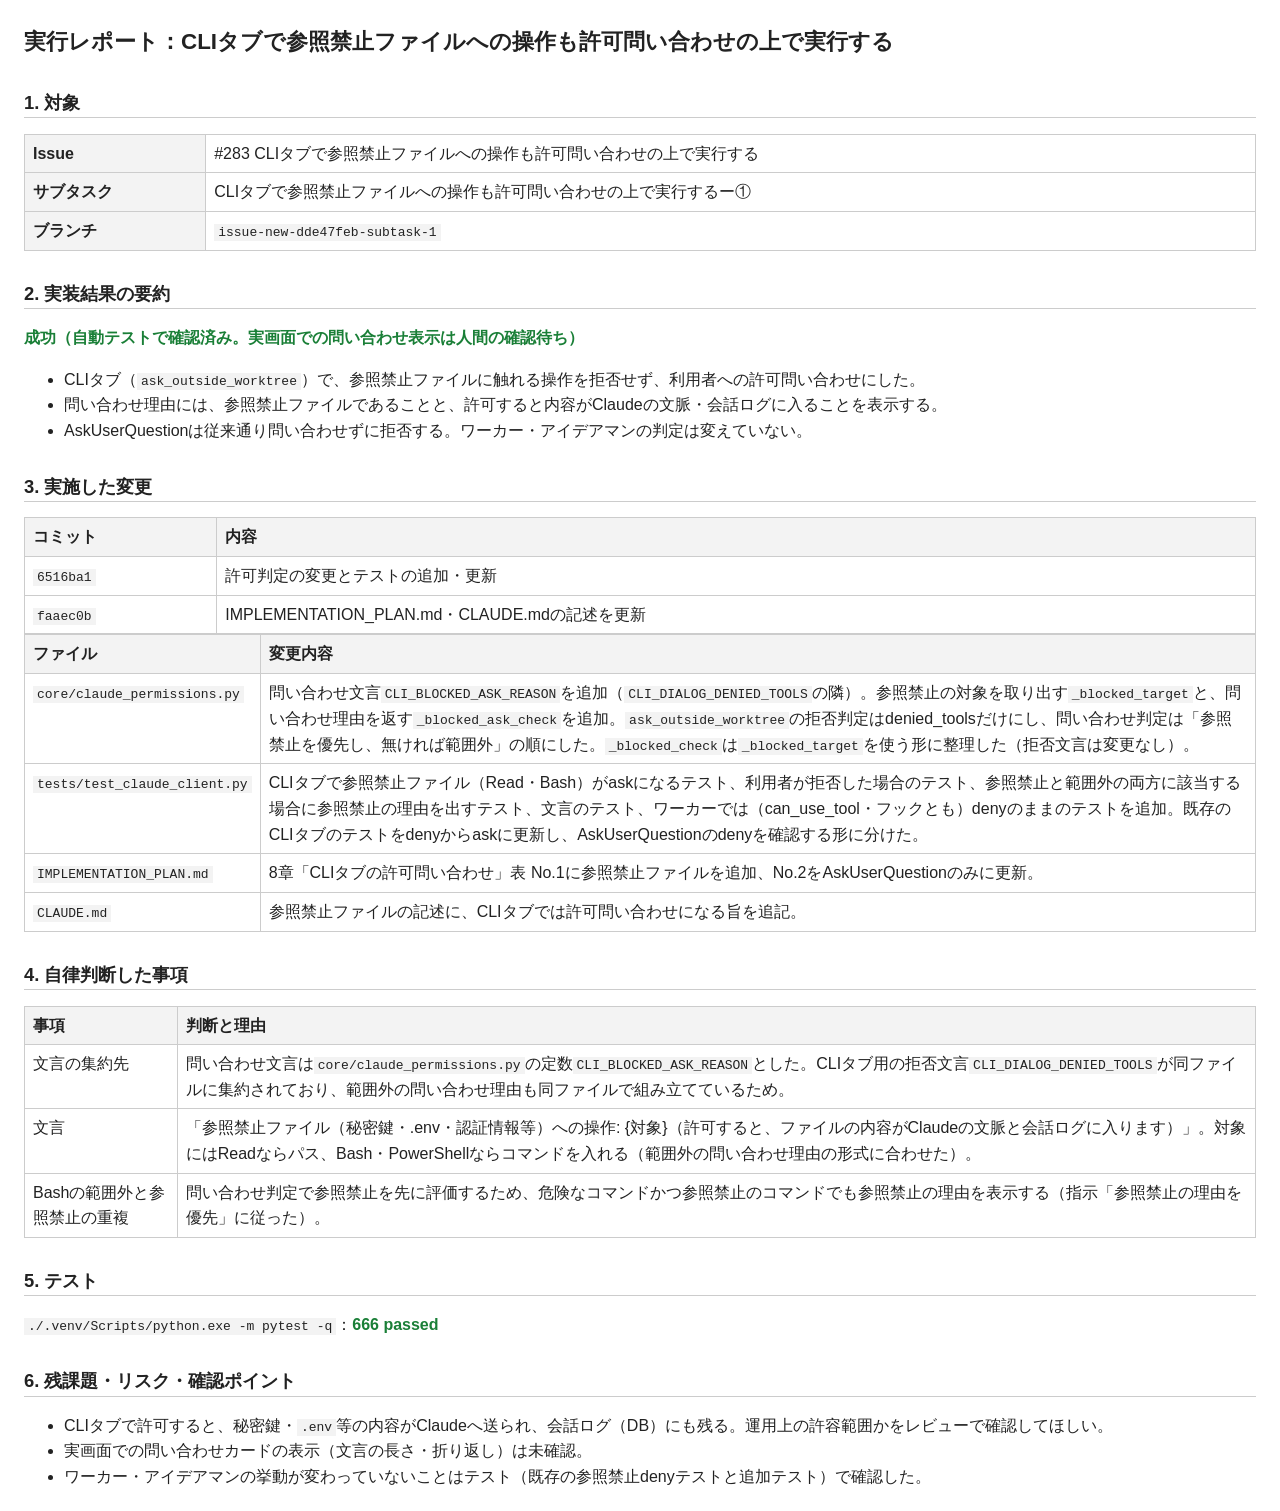
==== commit db84851f: "Merge pull request #284 from yamazawa/issue-new-dde47feb-subtask-1 CLIタブで参照禁止ファイルへの操作も許可問い合わせの上で実行する" ====
--- a/.claude-tower/report.html
+++ b/.claude-tower/report.html
@@ -2,52 +2,63 @@
 <html lang="ja">
 <head>
 <meta charset="utf-8">
-<title>実行レポート #285 サブタスク①</title>
+<title>実行レポート：#283 CLIタブで参照禁止ファイルへの操作も許可問い合わせの上で実行するー①</title>
 <style>
-body{font-family:sans-serif;max-width:860px;margin:2em auto;line-height:1.6;color:#222}
-h1{font-size:1.4em}h2{font-size:1.1em;border-bottom:1px solid #ccc;margin-top:1.6em}
-code{background:#f3f3f3;padding:0 .3em}.ok{color:#0a7a2a;font-weight:bold}
-table{border-collapse:collapse}td,th{border:1px solid #ccc;padding:.3em .6em;text-align:left}
+body { font-family: sans-serif; margin: 24px; line-height: 1.6; color: #222; }
+h1 { font-size: 1.4em; } h2 { font-size: 1.15em; border-bottom: 1px solid #ccc; margin-top: 28px; }
+table { border-collapse: collapse; width: 100%; } th, td { border: 1px solid #ccc; padding: 6px 8px; text-align: left; vertical-align: top; }
+th { background: #f3f3f3; } .ok { color: #1a7f37; font-weight: bold; }
+code { background: #f3f3f3; padding: 1px 4px; }
 </style>
 </head>
 <body>
-<h1>実行レポート</h1>
+<h1>実行レポート：CLIタブで参照禁止ファイルへの操作も許可問い合わせの上で実行する</h1>
 
 <h2>1. 対象</h2>
 <table>
-<tr><th>Issue</th><td>#285 CLIタブで変更のPR化の進め方を問い合わせずに管理塔ツールで進める</td></tr>
-<tr><th>サブタスク</th><td>CLIタブで変更のPR化の進め方を問い合わせずに管理塔ツールで進めるー①（PR #286）</td></tr>
-<tr><th>ブランチ</th><td><code>issue-new-66587140-subtask-1</code></td></tr>
+<tr><th>Issue</th><td>#283 CLIタブで参照禁止ファイルへの操作も許可問い合わせの上で実行する</td></tr>
+<tr><th>サブタスク</th><td>CLIタブで参照禁止ファイルへの操作も許可問い合わせの上で実行するー①</td></tr>
+<tr><th>ブランチ</th><td><code>issue-new-dde47feb-subtask-1</code></td></tr>
 </table>
 
 <h2>2. 実装結果の要約</h2>
-<p class="ok">成功</p>
-<p>CLIタブ用ポリシープロンプトから「作成前に利用者へ進め方を確認する」指示を削除しました。代わりに、PRにしたい変更・実装の依頼は管理塔ツールでIssueとMRを作成し、実装は管理塔の画面から行う旨を入れました。このフォルダで直接実装・コミットするのは、利用者が明示的に指示した場合だけとしました。</p>
-
-<h2>3. 実施した変更と主な変更ファイル</h2>
+<p class="ok">成功（自動テストで確認済み。実画面での問い合わせ表示は人間の確認待ち）</p>
 <ul>
-<li><code>core/claude_prompts.py</code>：<code>CLI_DIALOG_POLICY_PROMPT</code>の5項の最後の行を、次の2行に置き換えました。
-<ul>
-<li>PRにしたい変更・実装の依頼は、進め方を確認せず管理塔ツールでIssueとMRを作成し、実装は管理塔の画面から実行する旨を利用者へ伝える。</li>
-<li>このフォルダで直接実装・コミットするのは、利用者が明示的に指示した場合のみとする。</li>
-</ul></li>
-<li><code>tests/test_claude_prompts.py</code>：新しい文言が含まれ、旧文言が含まれないことを確認するテストを追加しました。</li>
+<li>CLIタブ（<code>ask_outside_worktree</code>）で、参照禁止ファイルに触れる操作を拒否せず、利用者への許可問い合わせにした。</li>
+<li>問い合わせ理由には、参照禁止ファイルであることと、許可すると内容がClaudeの文脈・会話ログに入ることを表示する。</li>
+<li>AskUserQuestionは従来通り問い合わせずに拒否する。ワーカー・アイデアマンの判定は変えていない。</li>
 </ul>
 
-<h2>4. 自律判断した事項・採用理由・前提</h2>
+<h2>3. 実施した変更</h2>
+<table>
+<tr><th>コミット</th><th>内容</th></tr>
+<tr><td><code>6516ba1</code></td><td>許可判定の変更とテストの追加・更新</td></tr>
+<tr><td><code>faaec0b</code></td><td>IMPLEMENTATION_PLAN.md・CLAUDE.mdの記述を更新</td></tr>
+</table>
+<table>
+<tr><th>ファイル</th><th>変更内容</th></tr>
+<tr><td><code>core/claude_permissions.py</code></td><td>問い合わせ文言<code>CLI_BLOCKED_ASK_REASON</code>を追加（<code>CLI_DIALOG_DENIED_TOOLS</code>の隣）。参照禁止の対象を取り出す<code>_blocked_target</code>と、問い合わせ理由を返す<code>_blocked_ask_check</code>を追加。<code>ask_outside_worktree</code>の拒否判定はdenied_toolsだけにし、問い合わせ判定は「参照禁止を優先し、無ければ範囲外」の順にした。<code>_blocked_check</code>は<code>_blocked_target</code>を使う形に整理した（拒否文言は変更なし）。</td></tr>
+<tr><td><code>tests/test_claude_client.py</code></td><td>CLIタブで参照禁止ファイル（Read・Bash）がaskになるテスト、利用者が拒否した場合のテスト、参照禁止と範囲外の両方に該当する場合に参照禁止の理由を出すテスト、文言のテスト、ワーカーでは（can_use_tool・フックとも）denyのままのテストを追加。既存のCLIタブのテストをdenyからaskに更新し、AskUserQuestionのdenyを確認する形に分けた。</td></tr>
+<tr><td><code>IMPLEMENTATION_PLAN.md</code></td><td>8章「CLIタブの許可問い合わせ」表 No.1に参照禁止ファイルを追加、No.2をAskUserQuestionのみに更新。</td></tr>
+<tr><td><code>CLAUDE.md</code></td><td>参照禁止ファイルの記述に、CLIタブでは許可問い合わせになる旨を追記。</td></tr>
+</table>
+
+<h2>4. 自律判断した事項</h2>
+<table>
+<tr><th>事項</th><th>判断と理由</th></tr>
+<tr><td>文言の集約先</td><td>問い合わせ文言は<code>core/claude_permissions.py</code>の定数<code>CLI_BLOCKED_ASK_REASON</code>とした。CLIタブ用の拒否文言<code>CLI_DIALOG_DENIED_TOOLS</code>が同ファイルに集約されており、範囲外の問い合わせ理由も同ファイルで組み立てているため。</td></tr>
+<tr><td>文言</td><td>「参照禁止ファイル（秘密鍵・.env・認証情報等）への操作: {対象}（許可すると、ファイルの内容がClaudeの文脈と会話ログに入ります）」。対象にはReadならパス、Bash・PowerShellならコマンドを入れる（範囲外の問い合わせ理由の形式に合わせた）。</td></tr>
+<tr><td>Bashの範囲外と参照禁止の重複</td><td>問い合わせ判定で参照禁止を先に評価するため、危険なコマンドかつ参照禁止のコマンドでも参照禁止の理由を表示する（指示「参照禁止の理由を優先」に従った）。</td></tr>
+</table>
+
+<h2>5. テスト</h2>
+<p><code>./.venv/Scripts/python.exe -m pytest -q</code>：<span class="ok">666 passed</span></p>
+
+<h2>6. 残課題・リスク・確認ポイント</h2>
 <ul>
-<li>既存テストは旧文言を確認していなかったため、文言の退行を防ぐテストを1件新しく追加しました。</li>
-<li>「実装は管理塔の画面から実行する旨」は「利用者へ伝える」と書きました。MRを作成した後、実装の実行は利用者の画面操作で始まるため、作成した後の案内まで指示に含めるのが妥当と判断しました。</li>
-<li>既存の箇条書き（「- 」と3文字インデント）の書式に合わせ、長い1行は継続行に分けました。</li>
-</ul>
-
-<h2>5. 実行したテストと結果</h2>
-<p><code>./.venv/Scripts/python.exe -m pytest -q</code>：<span class="ok">662 passed</span></p>
-
-<h2>6. 残課題・リスク・レビュー時の確認ポイント</h2>
-<ul>
-<li>プロンプトの文言を変えただけなので、実際のCLIタブでの挙動（PR化を頼んだときに確認せずに<code>create_issue_with_mr</code>を呼ぶか）は実機で確認していません。</li>
-<li>小さな修正をその場でしてほしいという依頼でも、利用者が明示的に指示しない限りIssue・MRの作成に進みます。この方針で問題ないか確認してください。</li>
+<li>CLIタブで許可すると、秘密鍵・<code>.env</code>等の内容がClaudeへ送られ、会話ログ（DB）にも残る。運用上の許容範囲かをレビューで確認してほしい。</li>
+<li>実画面での問い合わせカードの表示（文言の長さ・折り返し）は未確認。</li>
+<li>ワーカー・アイデアマンの挙動が変わっていないことはテスト（既存の参照禁止denyテストと追加テスト）で確認した。</li>
 </ul>
 </body>
 </html>
